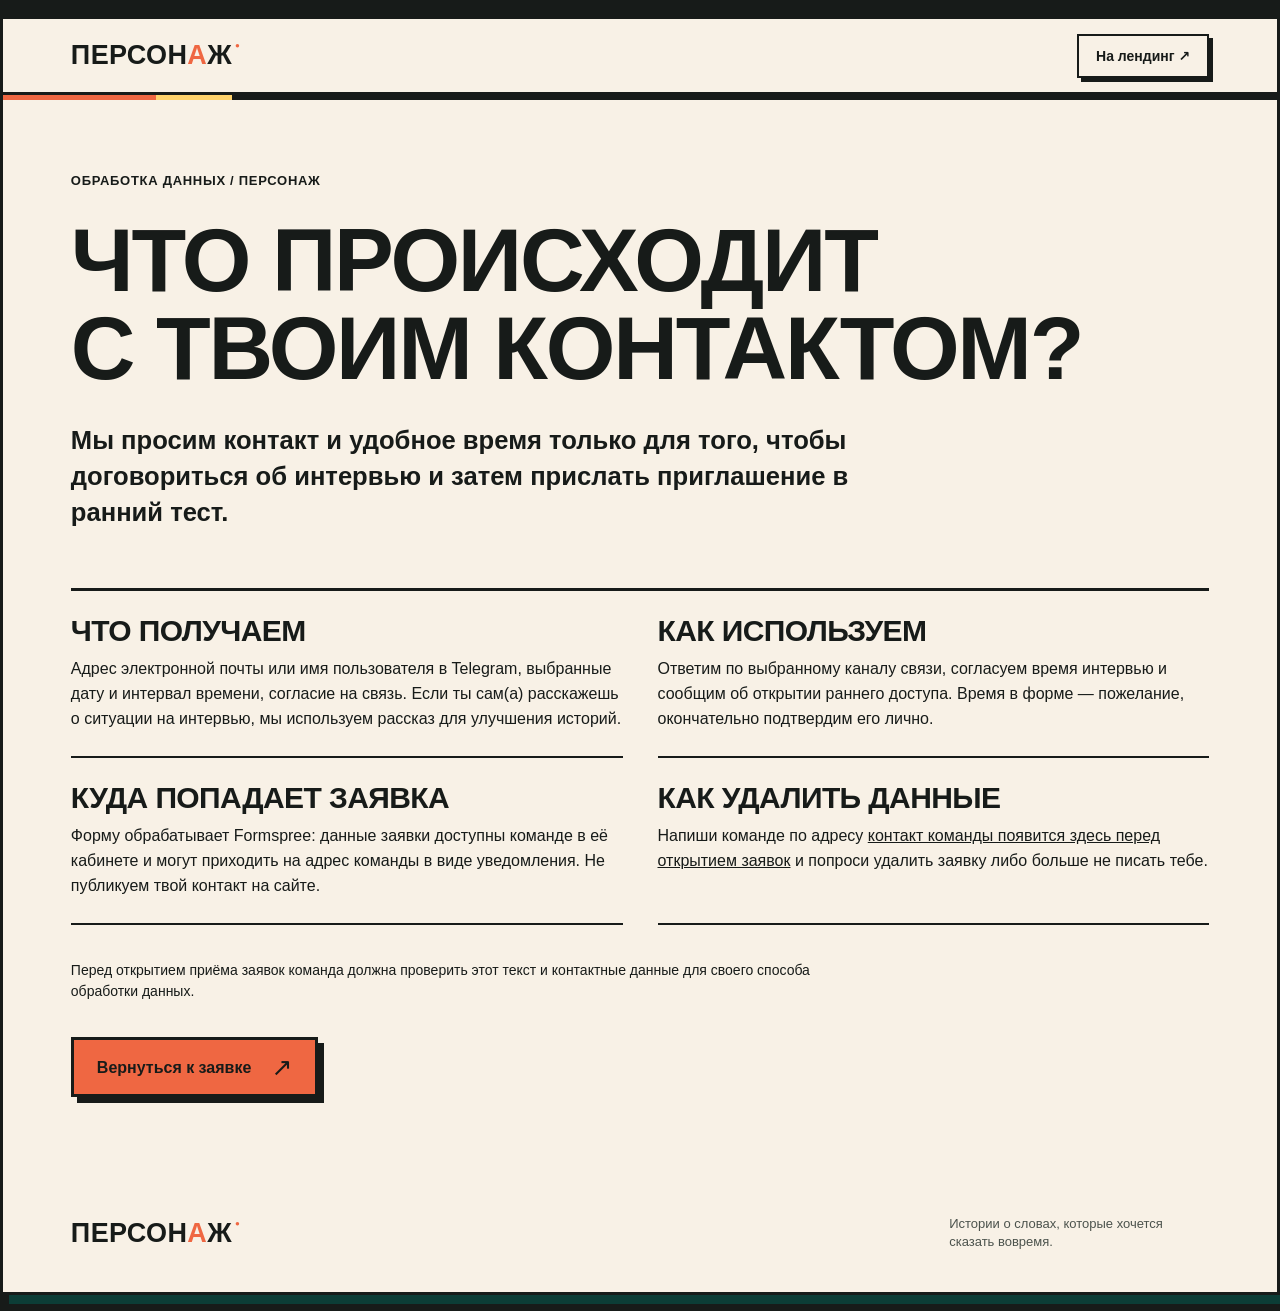
==== privacy.html @ 6ccc4eea "Add files via upload" ====
<!doctype html>
<html lang="ru">
  <head>
    <meta charset="utf-8">
    <meta name="viewport" content="width=device-width, initial-scale=1">
    <meta name="theme-color" content="#f8f1e6">
    <title>Обработка данных — Персонаж</title>
    <link rel="stylesheet" href="./styles.css">
    <script defer src="./config.js"></script>
  </head>
  <body>
    <a class="skip-link" href="#main">К содержанию</a>
    <div class="site-shell">
      <header class="site-header"><a class="wordmark" href="./index.html#top">ПЕРСОН<span>А</span>Ж<span class="wordmark-dot">●</span></a><a class="header-cta" href="./index.html#interview">На лендинг ↗</a></header>
      <main class="privacy-main section-frame" id="main">
        <p class="section-index">ОБРАБОТКА ДАННЫХ / ПЕРСОНАЖ</p>
        <h1>Что происходит<br>с твоим контактом?</h1>
        <p class="privacy-lead">Мы просим контакт и удобное время только для того, чтобы договориться об интервью и затем прислать приглашение в ранний тест.</p>
        <div class="privacy-grid">
          <section><h2>Что получаем</h2><p>Адрес электронной почты или имя пользователя в Telegram, выбранные дату и интервал времени, согласие на связь. Если ты сам(а) расскажешь о ситуации на интервью, мы используем рассказ для улучшения историй.</p></section>
          <section><h2>Как используем</h2><p>Ответим по выбранному каналу связи, согласуем время интервью и сообщим об открытии раннего доступа. Время в форме — пожелание, окончательно подтвердим его лично.</p></section>
          <section><h2>Куда попадает заявка</h2><p>Форму обрабатывает Formspree: данные заявки доступны команде в её кабинете и могут приходить на адрес команды в виде уведомления. Не публикуем твой контакт на сайте.</p></section>
          <section><h2>Как удалить данные</h2><p>Напиши команде по адресу <a id="privacyEmail" href="./index.html#interview">контакт команды появится здесь перед открытием заявок</a> и попроси удалить заявку либо больше не писать тебе.</p></section>
        </div>
        <p class="privacy-tail">Перед открытием приёма заявок команда должна проверить этот текст и контактные данные для своего способа обработки данных.</p>
        <a class="button button-primary" href="./index.html#interview">Вернуться к заявке <span aria-hidden="true">↗</span></a>
      </main>
      <footer class="site-footer"><a class="wordmark" href="./index.html#top">ПЕРСОН<span>А</span>Ж<span class="wordmark-dot">●</span></a><span>Истории о словах, которые хочется сказать вовремя.</span></footer>
    </div>
    <script>
      window.addEventListener("DOMContentLoaded", () => {
        const email = window.PERSONA_CONFIG?.teamEmail?.trim() || "";
        if (/^[^\s@]+@[^\s@]+\.[^\s@]+$/.test(email)) {
          const link = document.querySelector("#privacyEmail");
          link.href = `mailto:${email}`;
          link.textContent = email;
        }
      });
    </script>
  </body>
</html>
---- styles.css ----
@charset "UTF-8";
:root{--paper:#f8f1e6;--paper-deep:#eee4d4;--ink:#171b19;--teal:#125449;--teal-deep:#0a302b;--orange:#ef6742;--yellow:#ffd36c;--pink:#ff9b83;--line:3px solid var(--ink);font-family:Arial,"DejaVu Sans",sans-serif;color:var(--ink);background:var(--ink)}
*{box-sizing:border-box}
html{scroll-behavior:smooth}
body{margin:0;min-width:320px}
button,input,select{font:inherit}
button,a{-webkit-tap-highlight-color:transparent}
button{cursor:pointer}
a{color:inherit}
img{max-width:100%}
:focus-visible{outline:3px solid #156eec;outline-offset:4px}
::selection{background:var(--orange);color:var(--ink)}
.skip-link{position:absolute;z-index:100;left:20px;top:-80px;background:var(--yellow);border:var(--line);padding:12px 18px;font-weight:700}
.skip-link:focus{top:16px}
.site-shell{max-width:1580px;margin:16px auto;background:var(--paper);border:var(--line);box-shadow:9px 9px 0 #0c3d36;overflow:clip}
.section-frame{padding:clamp(48px,6vw,94px) clamp(24px,5.3vw,86px);scroll-margin-top:78px}
.site-header{height:76px;display:flex;align-items:center;justify-content:space-between;gap:24px;padding:0 clamp(24px,5.3vw,86px);border-bottom:var(--line);background:var(--paper);position:sticky;top:0;z-index:30}
.site-header:after{content:"";height:5px;position:absolute;bottom:-8px;left:0;right:0;background:linear-gradient(90deg,var(--orange) 0 12%,var(--yellow) 12% 18%,var(--ink) 18%)}
.wordmark{font-family:Impact,"Arial Narrow","Nimbus Sans Narrow",sans-serif;font-weight:900;font-size:27px;letter-spacing:.015em;text-decoration:none;white-space:nowrap;line-height:1}
.wordmark span:first-child{color:var(--orange)}.wordmark-dot{font-family:Arial,sans-serif;font-size:8px;vertical-align:top;margin-left:3px;color:var(--orange)}
.main-nav{display:flex;align-items:center;gap:clamp(18px,3vw,44px);font-size:14px;font-weight:800}
.main-nav a{text-decoration:none;border-bottom:2px solid transparent;padding:6px 0}.main-nav a:hover{border-color:var(--orange)}
.header-cta{display:inline-flex;gap:15px;align-items:center;padding:12px 17px;border:2px solid var(--ink);font-size:14px;font-weight:900;text-decoration:none;white-space:nowrap;box-shadow:4px 4px 0 var(--ink);transition:transform .18s,box-shadow .18s}
.header-cta:hover{transform:translate(2px,2px);box-shadow:2px 2px 0 var(--ink);background:var(--yellow)}
.hero{display:grid;grid-template-columns:minmax(0,1.1fr) minmax(0,.9fr);align-items:center;gap:clamp(28px,5vw,90px);background:radial-gradient(circle at 47% 90%,rgba(239,103,66,.11),transparent 31%),var(--paper);border-bottom:var(--line);padding-top:clamp(55px,6vw,90px);padding-bottom:clamp(65px,7vw,105px)}
.hero-copy{position:relative;z-index:1}.eyebrow,.section-index{font-weight:900;font-size:13px;line-height:1.35;letter-spacing:.055em;text-transform:uppercase;margin:0 0 28px}
.eyebrow{max-width:430px;display:flex;align-items:flex-start;gap:10px}.eyebrow-mark{color:var(--orange);font-size:21px;line-height:.9}
h1,h2,h3,p{margin-top:0}h1,h2,h3{font-family:Impact,"Arial Narrow","Nimbus Sans Narrow","DejaVu Sans Condensed",sans-serif;font-stretch:condensed}
h1{font-size:clamp(52px,5.8vw,96px);line-height:.98;letter-spacing:-.025em;margin:0 0 31px;text-transform:uppercase;font-weight:900}
.hero-impact{color:var(--yellow);-webkit-text-stroke:1.2px var(--ink);text-shadow:3px 3px 0 var(--orange),6px 6px 0 var(--ink);display:inline-block;padding:2px 10px 8px 0}
.hero-description{font-size:clamp(16px,1.25vw,19px);line-height:1.55;max-width:600px;margin-bottom:27px}
.hero-actions{display:flex;align-items:center;gap:26px;flex-wrap:wrap}.button{border:var(--line);display:inline-flex;align-items:center;justify-content:space-between;gap:20px;padding:17px 23px;text-decoration:none;font-size:16px;font-weight:900;min-height:60px;line-height:1.1;transition:transform .18s,box-shadow .18s,background .18s}.button span{font-size:25px;font-weight:500;line-height:.6}
.button-primary{background:var(--orange);box-shadow:6px 6px 0 var(--ink)}.button-primary:hover,.button-form:hover,.button-light:hover{transform:translate(3px,3px);box-shadow:3px 3px 0 var(--ink)}.text-link{font-size:15px;font-weight:900;text-decoration:none;border-bottom:2px solid var(--ink);padding:8px 0}.text-link:hover{color:var(--teal);border-color:var(--teal)}
.microcopy{font-size:13px;line-height:1.4;margin:18px 0 0;max-width:540px;color:#4d554d}
.hero-art{border:var(--line);background:var(--yellow);min-height:590px;display:grid;grid-template-rows:40px 1fr 55px;box-shadow:12px 12px 0 var(--teal);transform:rotate(1.3deg);max-width:590px;width:100%;justify-self:center}
.poster-top,.poster-bottom{display:flex;align-items:center;justify-content:space-between;gap:12px;padding:8px 16px;font-size:12px;letter-spacing:.06em;font-weight:900}.poster-top{background:var(--paper);border-bottom:var(--line)}.poster-bottom{border-top:var(--line);background:var(--orange);font-size:13px}.poster-bottom span:last-child{font-size:25px}
.poster-body{position:relative;min-height:490px;padding:30px;background:radial-gradient(var(--ink) .9px,transparent 1px) 0 0/14px 14px,var(--yellow);overflow:hidden}
.poster-burst{position:absolute;font-family:Impact,sans-serif;font-size:380px;line-height:1;color:rgba(255,255,255,.38);-webkit-text-stroke:3px var(--ink);transform:rotate(-16deg);left:-35px;top:30px}
.poster-speech{position:absolute;border:var(--line);padding:21px 24px;box-shadow:7px 7px 0 var(--ink);z-index:1}.poster-speech small{display:block;font-size:12px;font-weight:900;letter-spacing:.05em;margin-bottom:9px}.poster-speech strong{font-family:Impact,"Arial Narrow","DejaVu Sans Condensed",sans-serif;font-size:clamp(27px,2.85vw,42px);line-height:1.02;text-transform:uppercase;letter-spacing:.005em;font-weight:900;display:block}
.poster-speech-one{top:14%;left:8%;background:var(--paper);transform:rotate(-4deg)}.poster-speech-two{top:48%;right:5%;background:var(--teal);color:#fff;transform:rotate(3deg);max-width:80%}.poster-stamp{position:absolute;bottom:6%;left:3%;border:2px solid var(--ink);background:var(--orange);font-size:13px;font-weight:900;line-height:1.1;padding:14px 13px;transform:rotate(-12deg);z-index:2}
.section-heading-row{display:grid;grid-template-columns:190px 1fr;gap:24px;align-items:start}.section-heading-row .section-index{padding-top:10px}
h2{font-size:clamp(43px,5.2vw,78px);line-height:1.02;letter-spacing:-.02em;text-transform:uppercase;font-weight:900;margin:0 0 45px}h2 em{font-style:normal;color:var(--orange)}
.recognition{background:var(--paper-deep);border-bottom:var(--line)}.recognition-list{display:grid;grid-template-columns:repeat(3,1fr);border-top:var(--line);border-bottom:var(--line);margin:12px 0 55px}.recognition-list p{font-size:clamp(16px,1.3vw,19px);line-height:1.42;font-weight:700;margin:0;padding:24px 26px 29px 0}.recognition-list p+p{border-left:2px solid var(--ink);padding-left:26px}.recognition-list span{display:block;color:var(--orange);font-family:Impact,sans-serif;font-size:24px;margin-bottom:16px}
.comparison{position:relative;height:290px;border:var(--line);overflow:hidden;--split:50%;background:var(--yellow)}.comparison-side{position:absolute;inset:0;display:flex;align-items:center}.comparison-side div{display:flex;flex-direction:column;gap:14px}.comparison-side span{font-size:14px;font-weight:900;letter-spacing:.06em}.comparison-side strong{font-family:Impact,"Arial Narrow","DejaVu Sans Condensed",sans-serif;font-size:clamp(36px,4vw,64px);line-height:1.02;text-transform:uppercase;font-weight:900}.comparison-before{background:radial-gradient(#8ab4a4 1px,transparent 1.5px) 0 0/16px 16px,var(--teal);color:#fff;clip-path:inset(0 calc(100% - var(--split)) 0 0)}.comparison-before div{margin-left:5%;max-width:40%}.comparison-after{background:radial-gradient(var(--orange) 1px,transparent 1.5px) 0 0/16px 16px,var(--yellow);clip-path:inset(0 0 0 var(--split));justify-content:flex-end}.comparison-after div{margin-right:5%;width:36%}
.comparison-line{position:absolute;z-index:2;top:0;bottom:0;left:var(--split);width:3px;background:var(--paper);pointer-events:none;transform:translateX(-50%)}.comparison-line span{position:absolute;top:50%;left:50%;transform:translate(-50%,-50%);display:grid;place-items:center;width:57px;height:57px;background:var(--paper);border:var(--line);border-radius:50%;font-size:26px;font-weight:700;color:var(--ink)}.comparison-range{appearance:none;-webkit-appearance:none;position:absolute;z-index:3;inset:0;width:100%;height:100%;margin:0;background:transparent;cursor:ew-resize}.comparison-range::-webkit-slider-thumb{appearance:none;-webkit-appearance:none;border:0;background:transparent;width:60px;height:290px}.comparison-range::-moz-range-thumb{border:0;background:transparent;width:60px;height:290px}.comparison-range:focus-visible{outline:4px solid #156eec;outline-offset:-6px}.comparison-caption{font-size:15px;line-height:1.5;font-weight:700;margin:18px 0 0}
.story-section{background:var(--teal-deep);color:var(--paper);border-bottom:var(--line)}.story-intro{display:flex;justify-content:space-between;align-items:end;gap:40px}.story-intro h2{margin-bottom:32px}.story-intro em{color:var(--yellow)}.story-intro>p{max-width:320px;font-size:17px;line-height:1.5;margin-bottom:35px}.story-shell{border:3px solid var(--paper);box-shadow:10px 10px 0 #0e7465;color:var(--ink)}.story-topbar{background:var(--yellow);display:flex;justify-content:space-between;gap:20px;padding:13px 17px;border-bottom:var(--line);font-size:12px;letter-spacing:.06em;font-weight:900}.scene{height:clamp(450px,47vw,620px);position:relative;overflow:hidden;background:#9d9c79;isolation:isolate}.scene-background{position:absolute;width:106%;height:106%;max-width:none;left:-3%;top:-3%;object-fit:cover;transform:translate3d(var(--bg-x,0px),var(--bg-y,0px),0);transition:transform .3s ease}.scene-shade{position:absolute;inset:0;background:linear-gradient(90deg,rgba(8,31,27,.42),transparent 60%),linear-gradient(0deg,rgba(8,31,27,.55),transparent 48%);z-index:1}.scene-character{position:absolute;z-index:2;right:4%;bottom:-23%;height:115%;width:auto;max-width:none;object-fit:contain;filter:drop-shadow(-16px 10px 10px rgba(0,0,0,.28));transform:translate3d(var(--person-x,0px),var(--person-y,0px),0);transition:transform .3s ease}.scene-meta{position:absolute;z-index:3;top:20px;left:22px;right:22px;display:flex;justify-content:space-between;gap:10px;color:var(--ink);font-size:12px;font-weight:900;letter-spacing:.06em}.scene-meta span{background:var(--paper);border:2px solid var(--ink);padding:8px 10px}.dialogue{position:absolute;z-index:4;left:3%;bottom:5%;width:min(60%,640px);border:var(--line);background:var(--paper);box-shadow:8px 8px 0 var(--orange);padding:23px 28px 24px}.dialogue-speaker{display:inline-block;font-size:12px;font-weight:900;letter-spacing:.08em;background:var(--orange);border:2px solid var(--ink);padding:5px 9px;margin:-42px 0 12px -12px}.dialogue p{font-family:Impact,"Arial Narrow","DejaVu Sans Condensed",sans-serif;font-weight:800;font-size:clamp(24px,2.6vw,38px);line-height:1.1;margin:0}.choice-area{padding:25px;background:var(--paper)}.choice-label{display:flex;justify-content:space-between;gap:10px;font-size:12px;font-weight:900;letter-spacing:.08em;padding:0 0 15px}.choices{display:grid;grid-template-columns:repeat(3,1fr);gap:14px}.choice{min-height:112px;padding:18px 16px;border:2px solid var(--ink);background:#fffaf0;box-shadow:4px 4px 0 var(--ink);text-align:left;display:flex;gap:12px;align-items:flex-start;font-size:16px;font-weight:800;line-height:1.35;transition:background .16s,transform .16s,box-shadow .16s}.choice:hover,.choice:focus-visible{background:var(--yellow);transform:translate(-2px,-2px);box-shadow:6px 6px 0 var(--orange),9px 9px 0 var(--ink)}.choice.is-selected{background:var(--yellow);box-shadow:0 0 0 5px var(--orange),6px 6px 0 var(--ink)}.choice-number{font-family:Impact,sans-serif;font-size:22px;line-height:1;color:var(--orange);flex:none}.choice-arrow{font-size:22px;line-height:1;margin-left:auto;align-self:flex-end}.own-reply{margin-top:22px;border-top:2px solid var(--ink);padding-top:18px}.own-reply[hidden],.story-result[hidden]{display:none}.own-reply label{display:block;font-weight:900;font-size:15px;margin-bottom:9px}.own-reply-input{display:flex;border:2px solid var(--ink);background:#fff}.own-reply-input input{flex:1;min-width:0;padding:15px;font-size:16px;border:0;background:transparent;outline-offset:-3px}.mic-button,.reply-submit{border:0;border-left:2px solid var(--ink);background:var(--yellow);padding:0 15px;font-weight:900}.mic-button[hidden]{display:none}.mic-button svg{width:23px;height:23px;fill:none;stroke:var(--ink);stroke-width:2;stroke-linecap:round}.mic-button.is-listening{background:var(--orange);animation:pulse 1.3s infinite}.reply-submit{background:var(--orange)}.reply-hint{font-size:13px;line-height:1.45;margin:9px 0 0}.story-result{margin-top:20px;border:var(--line);background:var(--yellow);padding:20px 22px}.result-label{font-size:12px;font-weight:900;letter-spacing:.06em;margin:0 0 7px}.story-result #resultText{font-size:18px;line-height:1.45;font-weight:700;margin:0 0 14px}.reset-button{background:transparent;border:0;border-bottom:2px solid var(--ink);padding:3px 0;font-size:14px;font-weight:900}.story-note{font-size:13px;line-height:1.5;max-width:750px;color:#c8d5cc;margin:22px 0 0}
.how-section{background:var(--paper);border-bottom:var(--line)}.how-grid{display:grid;grid-template-columns:repeat(3,1fr);gap:0;border-top:var(--line)}.how-grid article{padding:25px 30px 0 0}.how-grid article+article{padding-left:30px;border-left:2px solid var(--ink)}.how-number{font-family:Impact,sans-serif;font-size:55px;color:var(--orange);line-height:1;display:flex;justify-content:space-between}.how-number span{font-family:Arial,sans-serif;font-size:25px;color:var(--ink)}.how-grid h3{font-size:clamp(25px,2.5vw,35px);text-transform:uppercase;line-height:1.1;margin:30px 0 13px}.how-grid p{font-size:16px;line-height:1.55;margin:0}
.interview-section{display:grid;grid-template-columns:minmax(0,1fr) minmax(0,1fr);gap:clamp(35px,6vw,95px);background:var(--orange);border-bottom:var(--line)}.interview-copy h2{font-size:clamp(44px,4.7vw,69px);margin-bottom:27px}.interview-copy h2 em{color:var(--yellow);-webkit-text-stroke:.7px var(--ink);text-shadow:3px 3px 0 var(--ink)}.interview-copy>p:not(.section-index){font-size:17px;line-height:1.55;max-width:600px}.interview-sticker{margin-top:43px;display:flex;flex-direction:column;gap:7px;width:fit-content;max-width:100%;border:var(--line);padding:18px 24px;background:var(--yellow);box-shadow:6px 6px 0 var(--ink);transform:rotate(-2deg)}.interview-sticker span{font-size:13px;font-weight:900;letter-spacing:.06em}.interview-sticker strong{font-family:Impact,"Arial Narrow",sans-serif;font-size:29px;text-transform:uppercase;line-height:1}.interview-sticker small{font-size:13px}
.form-panel{background:var(--paper);border:var(--line);box-shadow:10px 10px 0 var(--ink);align-self:start}.form-heading{background:var(--teal);border-bottom:var(--line);color:#fff;display:flex;justify-content:space-between;align-items:center;padding:17px 20px;font-size:14px;font-weight:900;letter-spacing:.04em}.form-heading span:last-child{font-size:25px;line-height:.6}.form-panel form{padding:clamp(20px,3vw,37px)}.form-panel label:not(.consent){display:block;font-size:14px;font-weight:900;margin:0 0 8px}.form-panel input:not([type=checkbox]),.form-panel select{display:block;border:2px solid var(--ink);background:#fffdf8;border-radius:0;width:100%;height:48px;padding:10px 12px;font-size:16px;color:var(--ink);margin:0 0 20px;min-width:0}.form-panel select{appearance:none;background-image:linear-gradient(45deg,transparent 50%,var(--ink) 50%),linear-gradient(135deg,var(--ink) 50%,transparent 50%);background-position:calc(100% - 18px) 21px,calc(100% - 12px) 21px;background-size:6px 6px;background-repeat:no-repeat;padding-right:31px}.form-panel input:focus,.form-panel select:focus{outline:3px solid var(--yellow);outline-offset:2px}.form-pair{display:grid;grid-template-columns:1fr 1fr;gap:15px}.form-pair small{font-size:12px}.form-note{font-size:13px;line-height:1.45;color:#4b514c;margin:-5px 0 18px}.honeypot{position:absolute!important;left:-10000px!important;width:1px!important;height:1px!important;overflow:hidden!important}.consent{display:flex;align-items:flex-start;gap:11px;font-size:13px;line-height:1.45;margin:0 0 23px;cursor:pointer}.consent input{appearance:none;width:21px;height:21px;border:2px solid var(--ink);background:#fff;margin:0;flex:none;position:relative}.consent input:checked{background:var(--teal)}.consent input:checked:after{content:"✓";color:#fff;position:absolute;left:3px;top:-4px;font-size:21px}.consent a{text-decoration-thickness:1px;text-underline-offset:3px}.button-form{background:var(--yellow);box-shadow:6px 6px 0 var(--ink);width:100%}.button-form:disabled{opacity:.65;cursor:wait}.form-status{font-size:14px;line-height:1.45;font-weight:700;margin:15px 0 0;min-height:1px}.form-status:empty{display:none}.form-status.is-error{color:#ad2615}.form-status.is-success{color:var(--teal)}
.faq-section{background:var(--paper);border-bottom:var(--line)}.faq-list{border-top:var(--line)}.faq-list details{border-bottom:2px solid var(--ink);padding:20px 0}.faq-list summary{font-size:clamp(20px,2.2vw,28px);font-family:Impact,"Arial Narrow","DejaVu Sans Condensed",sans-serif;text-transform:uppercase;cursor:pointer;list-style:none;display:flex;justify-content:space-between;gap:25px}.faq-list summary::-webkit-details-marker{display:none}.faq-list summary:after{content:"+";font-family:Arial,sans-serif;font-weight:500;color:var(--orange);font-size:30px;line-height:.8}.faq-list details[open] summary:after{content:"−"}.faq-list p{font-size:17px;line-height:1.5;margin:16px 0 2px;max-width:720px}
.final-cta{background:var(--teal);color:var(--paper);position:relative;overflow:hidden;border-bottom:var(--line)}.final-cta>div{position:relative;z-index:1;max-width:900px}.final-cta h2{margin-bottom:25px}.final-cta h2 em{color:var(--yellow)}.final-cta p:not(.section-index){font-size:18px;line-height:1.5;max-width:620px;margin-bottom:28px}.button-light{background:var(--yellow);color:var(--ink);box-shadow:6px 6px 0 var(--ink)}.final-glyph{position:absolute;right:-.05em;bottom:-.24em;font:900 clamp(200px,29vw,450px)/1 Impact,sans-serif;color:rgba(255,211,108,.11);-webkit-text-stroke:2px rgba(255,211,108,.36);transform:rotate(-13deg)}
.site-footer{min-height:118px;padding:26px clamp(24px,5.3vw,86px);display:flex;justify-content:space-between;align-items:center;gap:24px;background:var(--paper);font-size:13px;line-height:1.4}.site-footer>span{max-width:260px;color:#4c534d}.site-footer>div{display:flex;gap:18px;flex-wrap:wrap;font-weight:700}.site-footer>div a{text-underline-offset:3px}
@keyframes pulse{50%{box-shadow:inset 0 0 0 5px #fff}}
@media(max-width:1100px){.hero{grid-template-columns:1fr 1fr}.hero-art{min-height:490px;grid-template-rows:37px 1fr 50px}.poster-body{min-height:400px}.poster-speech{padding:16px}.poster-speech strong{font-size:clamp(25px,3.3vw,38px)}h1{font-size:clamp(49px,5.8vw,72px)}.interview-section{gap:35px}.main-nav{gap:18px}}
@media(max-width:820px){.site-shell{margin:0;box-shadow:none;border:0}.site-header{height:68px}.main-nav{display:none}.hero{grid-template-columns:1fr;gap:56px}.hero h1{font-size:clamp(57px,9vw,83px)}.hero-art{max-width:570px;justify-self:center}.section-heading-row{grid-template-columns:1fr;gap:0}.section-heading-row h2{margin-top:0}.section-heading-row .section-index{padding-top:0}.story-intro{align-items:start}.scene{height:500px}.recognition-list{grid-template-columns:1fr}.recognition-list p,.recognition-list p+p{border-left:0;padding:16px 0;border-bottom:2px solid var(--ink)}.recognition-list p:last-child{border:0}.recognition-list span{display:inline;margin:0 16px 0 0}.how-grid h3{font-size:27px}.interview-section{grid-template-columns:1fr}.form-panel{max-width:650px;width:100%}.site-footer{align-items:flex-start;flex-wrap:wrap}}
@media(max-width:600px){.section-frame{padding:50px 20px}.site-header{padding:0 20px;height:64px}.wordmark{font-size:23px}.header-cta{font-size:12px;padding:10px 11px;gap:7px;box-shadow:3px 3px 0 var(--ink)}.eyebrow{font-size:12px;margin-bottom:21px}.hero{padding-top:51px;gap:40px}.hero h1{font-size:clamp(44px,10.4vw,67px);line-height:1}.hero-impact{text-shadow:2px 2px 0 var(--orange),4px 4px 0 var(--ink)}.hero-description{font-size:16px}.hero-actions{align-items:flex-start;flex-direction:column;gap:15px}.button{font-size:15px}.hero-art{min-height:430px;grid-template-rows:37px 1fr 50px;transform:rotate(.7deg);box-shadow:7px 7px 0 var(--teal)}.poster-top,.poster-bottom{font-size:10px;padding:6px 9px}.poster-body{min-height:340px}.poster-burst{font-size:285px;top:10px}.poster-speech{padding:12px 14px;box-shadow:4px 4px 0 var(--ink)}.poster-speech small{font-size:10px}.poster-speech strong{font-size:clamp(23px,7vw,35px)}.poster-speech-one{top:13%;left:6%}.poster-speech-two{top:49%;right:4%;max-width:89%}.poster-stamp{bottom:5%;font-size:10px;padding:9px}.section-index{font-size:12px;margin-bottom:20px}h2{font-size:clamp(38px,9vw,58px);margin-bottom:32px}.recognition-list{margin:0 0 34px}.recognition-list p{font-size:16px}.comparison{height:235px}.comparison-side strong{font-size:clamp(27px,7vw,42px)}.comparison-side span{font-size:11px}.comparison-before div{margin-left:6%;max-width:39%}.comparison-after div{width:39%;margin-right:5%}.comparison-line span{width:48px;height:48px}.comparison-range::-webkit-slider-thumb{height:235px}.comparison-range::-moz-range-thumb{height:235px}.comparison-caption{font-size:14px}.story-intro{display:block}.story-intro h2{margin-bottom:18px}.story-intro>p{font-size:16px;margin-bottom:27px}.story-topbar{font-size:10px;padding:10px;line-height:1.2}.story-shell{box-shadow:6px 6px 0 #0e7465}.scene{height:450px}.scene-background{width:155%;max-width:none;left:-25%;top:-2%}.scene-character{height:78%;right:-18%;bottom:5%}.scene-meta{top:12px;left:12px;right:12px;font-size:9px}.scene-meta span{padding:5px}.dialogue{left:4%;bottom:3%;width:88%;padding:18px 18px 16px;box-shadow:5px 5px 0 var(--orange)}.dialogue-speaker{margin:-37px 0 9px -6px;font-size:10px}.dialogue p{font-size:25px}.choice-area{padding:16px}.choice-label{font-size:10px}.choices{grid-template-columns:1fr;gap:10px}.choice{min-height:70px;padding:12px 13px;align-items:center;font-size:15px;box-shadow:3px 3px 0 var(--ink)}.choice-arrow{align-self:center}.own-reply-input{flex-wrap:wrap}.own-reply-input input{flex-basis:100%;border-bottom:2px solid var(--ink)}.mic-button,.reply-submit{min-height:45px;flex:1;border-left:0}.reply-submit{border-left:2px solid var(--ink)}.how-grid{grid-template-columns:1fr}.how-grid article,.how-grid article+article{padding:22px 0 24px;border-left:0;border-bottom:2px solid var(--ink)}.how-grid article:last-child{border-bottom:0}.how-number{font-size:44px}.how-grid h3{margin:16px 0 9px}.interview-copy h2{font-size:clamp(40px,9vw,58px)}.interview-sticker{margin-top:29px}.form-panel{box-shadow:6px 6px 0 var(--ink)}.form-pair{grid-template-columns:1fr;gap:0}.form-panel form{padding:20px}.form-heading{font-size:12px}.consent{font-size:13px}.site-footer{gap:16px;padding:25px 20px}.site-footer>span{width:100%;max-width:none}.final-glyph{font-size:240px;right:-30px;bottom:-75px}}
@media(max-width:380px){.header-cta{font-size:11px}.wordmark{font-size:21px}.hero h1{font-size:43px}.poster-speech strong{font-size:23px}.poster-stamp{display:none}.comparison-side strong{font-size:26px}}
@media(prefers-reduced-motion:reduce){html{scroll-behavior:auto}*,*:before,*:after{animation-duration:.01ms!important;transition-duration:.01ms!important}.scene-background,.scene-character{transform:none!important}}
.privacy-main{min-height:75vh}.privacy-main h1{font-size:clamp(49px,7vw,94px);margin-bottom:30px}.privacy-lead{font-size:clamp(19px,2vw,26px);line-height:1.4;font-weight:700;max-width:850px;margin-bottom:58px}.privacy-grid{display:grid;grid-template-columns:1fr 1fr;gap:0 35px;border-top:var(--line);margin-bottom:35px}.privacy-grid section{padding:25px 0;border-bottom:2px solid var(--ink)}.privacy-grid h2{font-size:30px;margin:0 0 10px}.privacy-grid p{font-size:16px;line-height:1.55;margin:0}.privacy-tail{font-size:14px;line-height:1.5;margin-bottom:35px;max-width:750px}@media(max-width:600px){.privacy-grid{grid-template-columns:1fr}.privacy-main h1{font-size:47px}}
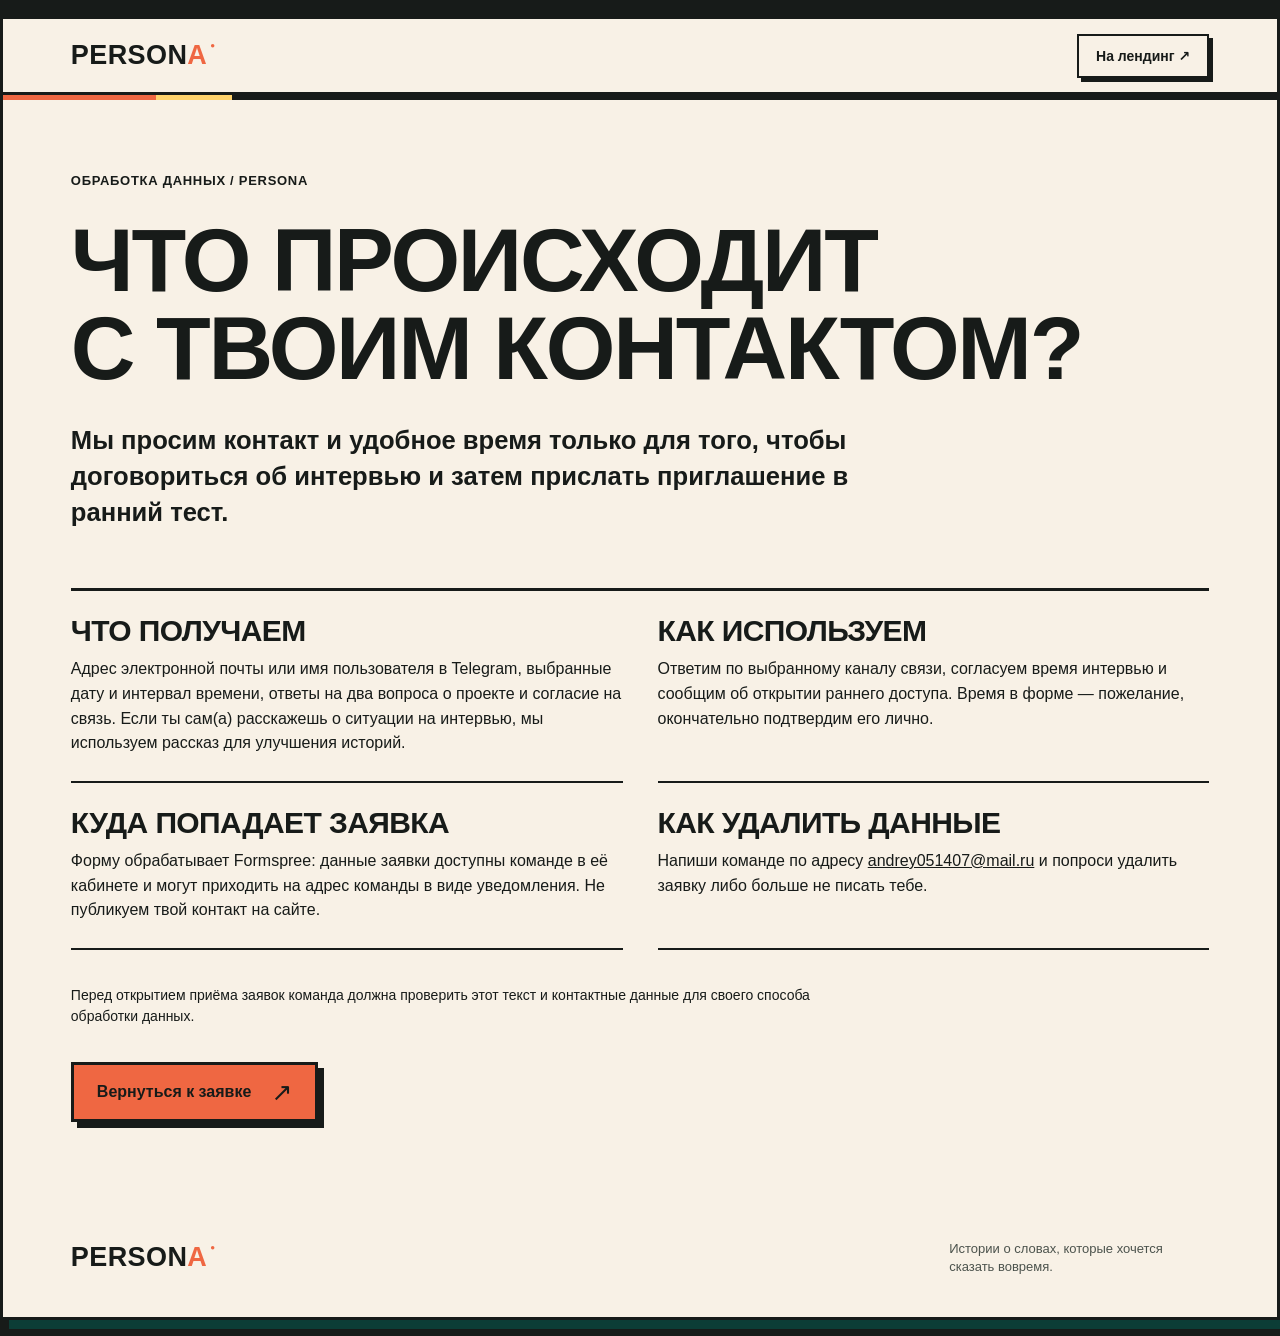
==== commit 11482644: "Add files via upload" ====
--- a/privacy.html
+++ b/privacy.html
@@ -4,20 +4,20 @@
     <meta charset="utf-8">
     <meta name="viewport" content="width=device-width, initial-scale=1">
     <meta name="theme-color" content="#f8f1e6">
-    <title>Обработка данных — Персонаж</title>
+    <title>Обработка данных — Persona</title>
     <link rel="stylesheet" href="./styles.css">
     <script defer src="./config.js"></script>
   </head>
   <body>
     <a class="skip-link" href="#main">К содержанию</a>
     <div class="site-shell">
-      <header class="site-header"><a class="wordmark" href="./index.html#top">ПЕРСОН<span>А</span>Ж<span class="wordmark-dot">●</span></a><a class="header-cta" href="./index.html#interview">На лендинг ↗</a></header>
+      <header class="site-header"><a class="wordmark" href="./index.html#top">PERSON<span>A</span><span class="wordmark-dot">●</span></a><a class="header-cta" href="./index.html#interview">На лендинг ↗</a></header>
       <main class="privacy-main section-frame" id="main">
-        <p class="section-index">ОБРАБОТКА ДАННЫХ / ПЕРСОНАЖ</p>
+        <p class="section-index">ОБРАБОТКА ДАННЫХ / PERSONA</p>
         <h1>Что происходит<br>с твоим контактом?</h1>
         <p class="privacy-lead">Мы просим контакт и удобное время только для того, чтобы договориться об интервью и затем прислать приглашение в ранний тест.</p>
         <div class="privacy-grid">
-          <section><h2>Что получаем</h2><p>Адрес электронной почты или имя пользователя в Telegram, выбранные дату и интервал времени, согласие на связь. Если ты сам(а) расскажешь о ситуации на интервью, мы используем рассказ для улучшения историй.</p></section>
+          <section><h2>Что получаем</h2><p>Адрес электронной почты или имя пользователя в Telegram, выбранные дату и интервал времени, ответы на два вопроса о проекте и согласие на связь. Если ты сам(а) расскажешь о ситуации на интервью, мы используем рассказ для улучшения историй.</p></section>
           <section><h2>Как используем</h2><p>Ответим по выбранному каналу связи, согласуем время интервью и сообщим об открытии раннего доступа. Время в форме — пожелание, окончательно подтвердим его лично.</p></section>
           <section><h2>Куда попадает заявка</h2><p>Форму обрабатывает Formspree: данные заявки доступны команде в её кабинете и могут приходить на адрес команды в виде уведомления. Не публикуем твой контакт на сайте.</p></section>
           <section><h2>Как удалить данные</h2><p>Напиши команде по адресу <a id="privacyEmail" href="./index.html#interview">контакт команды появится здесь перед открытием заявок</a> и попроси удалить заявку либо больше не писать тебе.</p></section>
@@ -25,7 +25,7 @@
         <p class="privacy-tail">Перед открытием приёма заявок команда должна проверить этот текст и контактные данные для своего способа обработки данных.</p>
         <a class="button button-primary" href="./index.html#interview">Вернуться к заявке <span aria-hidden="true">↗</span></a>
       </main>
-      <footer class="site-footer"><a class="wordmark" href="./index.html#top">ПЕРСОН<span>А</span>Ж<span class="wordmark-dot">●</span></a><span>Истории о словах, которые хочется сказать вовремя.</span></footer>
+      <footer class="site-footer"><a class="wordmark" href="./index.html#top">PERSON<span>A</span><span class="wordmark-dot">●</span></a><span>Истории о словах, которые хочется сказать вовремя.</span></footer>
     </div>
     <script>
       window.addEventListener("DOMContentLoaded", () => {
--- a/styles.css
+++ b/styles.css
@@ -41,8 +41,8 @@
 .section-heading-row{display:grid;grid-template-columns:190px 1fr;gap:24px;align-items:start}.section-heading-row .section-index{padding-top:10px}
 h2{font-size:clamp(43px,5.2vw,78px);line-height:1.02;letter-spacing:-.02em;text-transform:uppercase;font-weight:900;margin:0 0 45px}h2 em{font-style:normal;color:var(--orange)}
 .recognition{background:var(--paper-deep);border-bottom:var(--line)}.recognition-list{display:grid;grid-template-columns:repeat(3,1fr);border-top:var(--line);border-bottom:var(--line);margin:12px 0 55px}.recognition-list p{font-size:clamp(16px,1.3vw,19px);line-height:1.42;font-weight:700;margin:0;padding:24px 26px 29px 0}.recognition-list p+p{border-left:2px solid var(--ink);padding-left:26px}.recognition-list span{display:block;color:var(--orange);font-family:Impact,sans-serif;font-size:24px;margin-bottom:16px}
-.comparison{position:relative;height:290px;border:var(--line);overflow:hidden;--split:50%;background:var(--yellow)}.comparison-side{position:absolute;inset:0;display:flex;align-items:center}.comparison-side div{display:flex;flex-direction:column;gap:14px}.comparison-side span{font-size:14px;font-weight:900;letter-spacing:.06em}.comparison-side strong{font-family:Impact,"Arial Narrow","DejaVu Sans Condensed",sans-serif;font-size:clamp(36px,4vw,64px);line-height:1.02;text-transform:uppercase;font-weight:900}.comparison-before{background:radial-gradient(#8ab4a4 1px,transparent 1.5px) 0 0/16px 16px,var(--teal);color:#fff;clip-path:inset(0 calc(100% - var(--split)) 0 0)}.comparison-before div{margin-left:5%;max-width:40%}.comparison-after{background:radial-gradient(var(--orange) 1px,transparent 1.5px) 0 0/16px 16px,var(--yellow);clip-path:inset(0 0 0 var(--split));justify-content:flex-end}.comparison-after div{margin-right:5%;width:36%}
-.comparison-line{position:absolute;z-index:2;top:0;bottom:0;left:var(--split);width:3px;background:var(--paper);pointer-events:none;transform:translateX(-50%)}.comparison-line span{position:absolute;top:50%;left:50%;transform:translate(-50%,-50%);display:grid;place-items:center;width:57px;height:57px;background:var(--paper);border:var(--line);border-radius:50%;font-size:26px;font-weight:700;color:var(--ink)}.comparison-range{appearance:none;-webkit-appearance:none;position:absolute;z-index:3;inset:0;width:100%;height:100%;margin:0;background:transparent;cursor:ew-resize}.comparison-range::-webkit-slider-thumb{appearance:none;-webkit-appearance:none;border:0;background:transparent;width:60px;height:290px}.comparison-range::-moz-range-thumb{border:0;background:transparent;width:60px;height:290px}.comparison-range:focus-visible{outline:4px solid #156eec;outline-offset:-6px}.comparison-caption{font-size:15px;line-height:1.5;font-weight:700;margin:18px 0 0}
+.comparison{position:relative;height:290px;border:var(--line);overflow:hidden;--split:50%;background:var(--yellow)}.comparison-side{position:absolute;inset:0;display:flex;align-items:center;justify-content:center;text-align:center}.comparison-side div{display:flex;flex-direction:column;align-items:center;justify-content:center;gap:14px;width:min(86%,920px);height:100%}.comparison-side span{font-size:14px;font-weight:900;letter-spacing:.06em}.comparison-side strong{font-family:Impact,"Arial Narrow","DejaVu Sans Condensed",sans-serif;font-size:clamp(36px,4vw,64px);line-height:1.02;text-transform:uppercase;font-weight:900}.comparison-before{z-index:1;background:radial-gradient(#8ab4a4 1px,transparent 1.5px) 0 0/16px 16px,var(--teal);color:#fff;clip-path:inset(0 calc(100% - var(--split)) 0 0)}.comparison-after{background:radial-gradient(var(--orange) 1px,transparent 1.5px) 0 0/16px 16px,var(--yellow)}
+.comparison-line{position:absolute;z-index:2;top:0;bottom:0;left:var(--split);width:3px;background:var(--paper);pointer-events:none;transform:translateX(-50%)}.comparison-line span{position:absolute;top:50%;left:50%;transform:translate(-50%,-50%);display:grid;place-items:center;width:57px;height:57px;background:var(--paper);border:var(--line);border-radius:50%;font-size:26px;font-weight:700;color:var(--ink)}.comparison-range{appearance:none;-webkit-appearance:none;position:absolute;z-index:3;top:0;bottom:0;left:-30px;width:calc(100% + 60px);height:100%;margin:0;background:transparent;cursor:ew-resize}.comparison-range::-webkit-slider-thumb{appearance:none;-webkit-appearance:none;border:0;background:transparent;width:60px;height:290px}.comparison-range::-moz-range-thumb{border:0;background:transparent;width:60px;height:290px}.comparison-range:focus-visible{outline:4px solid #156eec;outline-offset:-6px}.comparison-caption{font-size:15px;line-height:1.5;font-weight:700;margin:18px 0 0}
 .story-section{background:var(--teal-deep);color:var(--paper);border-bottom:var(--line)}.story-intro{display:flex;justify-content:space-between;align-items:end;gap:40px}.story-intro h2{margin-bottom:32px}.story-intro em{color:var(--yellow)}.story-intro>p{max-width:320px;font-size:17px;line-height:1.5;margin-bottom:35px}.story-shell{border:3px solid var(--paper);box-shadow:10px 10px 0 #0e7465;color:var(--ink)}.story-topbar{background:var(--yellow);display:flex;justify-content:space-between;gap:20px;padding:13px 17px;border-bottom:var(--line);font-size:12px;letter-spacing:.06em;font-weight:900}.scene{height:clamp(450px,47vw,620px);position:relative;overflow:hidden;background:#9d9c79;isolation:isolate}.scene-background{position:absolute;width:106%;height:106%;max-width:none;left:-3%;top:-3%;object-fit:cover;transform:translate3d(var(--bg-x,0px),var(--bg-y,0px),0);transition:transform .3s ease}.scene-shade{position:absolute;inset:0;background:linear-gradient(90deg,rgba(8,31,27,.42),transparent 60%),linear-gradient(0deg,rgba(8,31,27,.55),transparent 48%);z-index:1}.scene-character{position:absolute;z-index:2;right:4%;bottom:-23%;height:115%;width:auto;max-width:none;object-fit:contain;filter:drop-shadow(-16px 10px 10px rgba(0,0,0,.28));transform:translate3d(var(--person-x,0px),var(--person-y,0px),0);transition:transform .3s ease}.scene-meta{position:absolute;z-index:3;top:20px;left:22px;right:22px;display:flex;justify-content:space-between;gap:10px;color:var(--ink);font-size:12px;font-weight:900;letter-spacing:.06em}.scene-meta span{background:var(--paper);border:2px solid var(--ink);padding:8px 10px}.dialogue{position:absolute;z-index:4;left:3%;bottom:5%;width:min(60%,640px);border:var(--line);background:var(--paper);box-shadow:8px 8px 0 var(--orange);padding:23px 28px 24px}.dialogue-speaker{display:inline-block;font-size:12px;font-weight:900;letter-spacing:.08em;background:var(--orange);border:2px solid var(--ink);padding:5px 9px;margin:-42px 0 12px -12px}.dialogue p{font-family:Impact,"Arial Narrow","DejaVu Sans Condensed",sans-serif;font-weight:800;font-size:clamp(24px,2.6vw,38px);line-height:1.1;margin:0}.choice-area{padding:25px;background:var(--paper)}.choice-label{display:flex;justify-content:space-between;gap:10px;font-size:12px;font-weight:900;letter-spacing:.08em;padding:0 0 15px}.choices{display:grid;grid-template-columns:repeat(3,1fr);gap:14px}.choice{min-height:112px;padding:18px 16px;border:2px solid var(--ink);background:#fffaf0;box-shadow:4px 4px 0 var(--ink);text-align:left;display:flex;gap:12px;align-items:flex-start;font-size:16px;font-weight:800;line-height:1.35;transition:background .16s,transform .16s,box-shadow .16s}.choice:hover,.choice:focus-visible{background:var(--yellow);transform:translate(-2px,-2px);box-shadow:6px 6px 0 var(--orange),9px 9px 0 var(--ink)}.choice.is-selected{background:var(--yellow);box-shadow:0 0 0 5px var(--orange),6px 6px 0 var(--ink)}.choice-number{font-family:Impact,sans-serif;font-size:22px;line-height:1;color:var(--orange);flex:none}.choice-arrow{font-size:22px;line-height:1;margin-left:auto;align-self:flex-end}.own-reply{margin-top:22px;border-top:2px solid var(--ink);padding-top:18px}.own-reply[hidden],.story-result[hidden]{display:none}.own-reply label{display:block;font-weight:900;font-size:15px;margin-bottom:9px}.own-reply-input{display:flex;border:2px solid var(--ink);background:#fff}.own-reply-input input{flex:1;min-width:0;padding:15px;font-size:16px;border:0;background:transparent;outline-offset:-3px}.mic-button,.reply-submit{border:0;border-left:2px solid var(--ink);background:var(--yellow);padding:0 15px;font-weight:900}.mic-button[hidden]{display:none}.mic-button svg{width:23px;height:23px;fill:none;stroke:var(--ink);stroke-width:2;stroke-linecap:round}.mic-button.is-listening{background:var(--orange);animation:pulse 1.3s infinite}.reply-submit{background:var(--orange)}.reply-hint{font-size:13px;line-height:1.45;margin:9px 0 0}.story-result{margin-top:20px;border:var(--line);background:var(--yellow);padding:20px 22px}.result-label{font-size:12px;font-weight:900;letter-spacing:.06em;margin:0 0 7px}.story-result #resultText{font-size:18px;line-height:1.45;font-weight:700;margin:0 0 14px}.reset-button{background:transparent;border:0;border-bottom:2px solid var(--ink);padding:3px 0;font-size:14px;font-weight:900}.story-note{font-size:13px;line-height:1.5;max-width:750px;color:#c8d5cc;margin:22px 0 0}
 .how-section{background:var(--paper);border-bottom:var(--line)}.how-grid{display:grid;grid-template-columns:repeat(3,1fr);gap:0;border-top:var(--line)}.how-grid article{padding:25px 30px 0 0}.how-grid article+article{padding-left:30px;border-left:2px solid var(--ink)}.how-number{font-family:Impact,sans-serif;font-size:55px;color:var(--orange);line-height:1;display:flex;justify-content:space-between}.how-number span{font-family:Arial,sans-serif;font-size:25px;color:var(--ink)}.how-grid h3{font-size:clamp(25px,2.5vw,35px);text-transform:uppercase;line-height:1.1;margin:30px 0 13px}.how-grid p{font-size:16px;line-height:1.55;margin:0}
 .interview-section{display:grid;grid-template-columns:minmax(0,1fr) minmax(0,1fr);gap:clamp(35px,6vw,95px);background:var(--orange);border-bottom:var(--line)}.interview-copy h2{font-size:clamp(44px,4.7vw,69px);margin-bottom:27px}.interview-copy h2 em{color:var(--yellow);-webkit-text-stroke:.7px var(--ink);text-shadow:3px 3px 0 var(--ink)}.interview-copy>p:not(.section-index){font-size:17px;line-height:1.55;max-width:600px}.interview-sticker{margin-top:43px;display:flex;flex-direction:column;gap:7px;width:fit-content;max-width:100%;border:var(--line);padding:18px 24px;background:var(--yellow);box-shadow:6px 6px 0 var(--ink);transform:rotate(-2deg)}.interview-sticker span{font-size:13px;font-weight:900;letter-spacing:.06em}.interview-sticker strong{font-family:Impact,"Arial Narrow",sans-serif;font-size:29px;text-transform:uppercase;line-height:1}.interview-sticker small{font-size:13px}
@@ -53,7 +53,15 @@
 @keyframes pulse{50%{box-shadow:inset 0 0 0 5px #fff}}
 @media(max-width:1100px){.hero{grid-template-columns:1fr 1fr}.hero-art{min-height:490px;grid-template-rows:37px 1fr 50px}.poster-body{min-height:400px}.poster-speech{padding:16px}.poster-speech strong{font-size:clamp(25px,3.3vw,38px)}h1{font-size:clamp(49px,5.8vw,72px)}.interview-section{gap:35px}.main-nav{gap:18px}}
 @media(max-width:820px){.site-shell{margin:0;box-shadow:none;border:0}.site-header{height:68px}.main-nav{display:none}.hero{grid-template-columns:1fr;gap:56px}.hero h1{font-size:clamp(57px,9vw,83px)}.hero-art{max-width:570px;justify-self:center}.section-heading-row{grid-template-columns:1fr;gap:0}.section-heading-row h2{margin-top:0}.section-heading-row .section-index{padding-top:0}.story-intro{align-items:start}.scene{height:500px}.recognition-list{grid-template-columns:1fr}.recognition-list p,.recognition-list p+p{border-left:0;padding:16px 0;border-bottom:2px solid var(--ink)}.recognition-list p:last-child{border:0}.recognition-list span{display:inline;margin:0 16px 0 0}.how-grid h3{font-size:27px}.interview-section{grid-template-columns:1fr}.form-panel{max-width:650px;width:100%}.site-footer{align-items:flex-start;flex-wrap:wrap}}
-@media(max-width:600px){.section-frame{padding:50px 20px}.site-header{padding:0 20px;height:64px}.wordmark{font-size:23px}.header-cta{font-size:12px;padding:10px 11px;gap:7px;box-shadow:3px 3px 0 var(--ink)}.eyebrow{font-size:12px;margin-bottom:21px}.hero{padding-top:51px;gap:40px}.hero h1{font-size:clamp(44px,10.4vw,67px);line-height:1}.hero-impact{text-shadow:2px 2px 0 var(--orange),4px 4px 0 var(--ink)}.hero-description{font-size:16px}.hero-actions{align-items:flex-start;flex-direction:column;gap:15px}.button{font-size:15px}.hero-art{min-height:430px;grid-template-rows:37px 1fr 50px;transform:rotate(.7deg);box-shadow:7px 7px 0 var(--teal)}.poster-top,.poster-bottom{font-size:10px;padding:6px 9px}.poster-body{min-height:340px}.poster-burst{font-size:285px;top:10px}.poster-speech{padding:12px 14px;box-shadow:4px 4px 0 var(--ink)}.poster-speech small{font-size:10px}.poster-speech strong{font-size:clamp(23px,7vw,35px)}.poster-speech-one{top:13%;left:6%}.poster-speech-two{top:49%;right:4%;max-width:89%}.poster-stamp{bottom:5%;font-size:10px;padding:9px}.section-index{font-size:12px;margin-bottom:20px}h2{font-size:clamp(38px,9vw,58px);margin-bottom:32px}.recognition-list{margin:0 0 34px}.recognition-list p{font-size:16px}.comparison{height:235px}.comparison-side strong{font-size:clamp(27px,7vw,42px)}.comparison-side span{font-size:11px}.comparison-before div{margin-left:6%;max-width:39%}.comparison-after div{width:39%;margin-right:5%}.comparison-line span{width:48px;height:48px}.comparison-range::-webkit-slider-thumb{height:235px}.comparison-range::-moz-range-thumb{height:235px}.comparison-caption{font-size:14px}.story-intro{display:block}.story-intro h2{margin-bottom:18px}.story-intro>p{font-size:16px;margin-bottom:27px}.story-topbar{font-size:10px;padding:10px;line-height:1.2}.story-shell{box-shadow:6px 6px 0 #0e7465}.scene{height:450px}.scene-background{width:155%;max-width:none;left:-25%;top:-2%}.scene-character{height:78%;right:-18%;bottom:5%}.scene-meta{top:12px;left:12px;right:12px;font-size:9px}.scene-meta span{padding:5px}.dialogue{left:4%;bottom:3%;width:88%;padding:18px 18px 16px;box-shadow:5px 5px 0 var(--orange)}.dialogue-speaker{margin:-37px 0 9px -6px;font-size:10px}.dialogue p{font-size:25px}.choice-area{padding:16px}.choice-label{font-size:10px}.choices{grid-template-columns:1fr;gap:10px}.choice{min-height:70px;padding:12px 13px;align-items:center;font-size:15px;box-shadow:3px 3px 0 var(--ink)}.choice-arrow{align-self:center}.own-reply-input{flex-wrap:wrap}.own-reply-input input{flex-basis:100%;border-bottom:2px solid var(--ink)}.mic-button,.reply-submit{min-height:45px;flex:1;border-left:0}.reply-submit{border-left:2px solid var(--ink)}.how-grid{grid-template-columns:1fr}.how-grid article,.how-grid article+article{padding:22px 0 24px;border-left:0;border-bottom:2px solid var(--ink)}.how-grid article:last-child{border-bottom:0}.how-number{font-size:44px}.how-grid h3{margin:16px 0 9px}.interview-copy h2{font-size:clamp(40px,9vw,58px)}.interview-sticker{margin-top:29px}.form-panel{box-shadow:6px 6px 0 var(--ink)}.form-pair{grid-template-columns:1fr;gap:0}.form-panel form{padding:20px}.form-heading{font-size:12px}.consent{font-size:13px}.site-footer{gap:16px;padding:25px 20px}.site-footer>span{width:100%;max-width:none}.final-glyph{font-size:240px;right:-30px;bottom:-75px}}
+@media(max-width:600px){.section-frame{padding:50px 20px}.site-header{padding:0 20px;height:64px}.wordmark{font-size:23px}.header-cta{font-size:12px;padding:10px 11px;gap:7px;box-shadow:3px 3px 0 var(--ink)}.eyebrow{font-size:12px;margin-bottom:21px}.hero{padding-top:51px;gap:40px}.hero h1{font-size:clamp(44px,10.4vw,67px);line-height:1}.hero-impact{text-shadow:2px 2px 0 var(--orange),4px 4px 0 var(--ink)}.hero-description{font-size:16px}.hero-actions{align-items:flex-start;flex-direction:column;gap:15px}.button{font-size:15px}.hero-art{min-height:430px;grid-template-rows:37px 1fr 50px;transform:rotate(.7deg);box-shadow:7px 7px 0 var(--teal)}.poster-top,.poster-bottom{font-size:10px;padding:6px 9px}.poster-body{min-height:340px}.poster-burst{font-size:285px;top:10px}.poster-speech{padding:12px 14px;box-shadow:4px 4px 0 var(--ink)}.poster-speech small{font-size:10px}.poster-speech strong{font-size:clamp(23px,7vw,35px)}.poster-speech-one{top:13%;left:6%}.poster-speech-two{top:49%;right:4%;max-width:89%}.poster-stamp{bottom:5%;font-size:10px;padding:9px}.section-index{font-size:12px;margin-bottom:20px}h2{font-size:clamp(38px,9vw,58px);margin-bottom:32px}.recognition-list{margin:0 0 34px}.recognition-list p{font-size:16px}.comparison{height:235px}.comparison-side strong{font-size:clamp(27px,7vw,42px)}.comparison-side span{font-size:11px}.comparison-side div{width:90%}.comparison-line span{width:48px;height:48px}.comparison-range::-webkit-slider-thumb{height:235px}.comparison-range::-moz-range-thumb{height:235px}.comparison-caption{font-size:14px}.story-intro{display:block}.story-intro h2{margin-bottom:18px}.story-intro>p{font-size:16px;margin-bottom:27px}.story-topbar{font-size:10px;padding:10px;line-height:1.2}.story-shell{box-shadow:6px 6px 0 #0e7465}.scene{height:450px}.scene-background{width:155%;max-width:none;left:-25%;top:-2%}.scene-character{height:78%;right:-18%;bottom:5%}.scene-meta{top:12px;left:12px;right:12px;font-size:9px}.dialogue{left:4%;bottom:3%;width:88%;padding:18px 18px 16px;box-shadow:5px 5px 0 var(--orange)}.dialogue-speaker{margin:-37px 0 9px -6px;font-size:10px}.dialogue p{font-size:25px}.choice-area{padding:16px}.choice-label{font-size:10px}.choices{grid-template-columns:1fr;gap:10px}.choice{min-height:70px;padding:12px 13px;align-items:center;font-size:15px;box-shadow:3px 3px 0 var(--ink)}.choice-arrow{align-self:center}.own-reply-input{flex-wrap:wrap}.own-reply-input input{flex-basis:100%;border-bottom:2px solid var(--ink)}.mic-button,.reply-submit{min-height:45px;flex:1;border-left:0}.reply-submit{border-left:2px solid var(--ink)}.how-grid{grid-template-columns:1fr}.how-grid article,.how-grid article+article{padding:22px 0 24px;border-left:0;border-bottom:2px solid var(--ink)}.how-grid article:last-child{border-bottom:0}.how-number{font-size:44px}.how-grid h3{margin:16px 0 9px}.interview-copy h2{font-size:clamp(40px,9vw,58px)}.interview-sticker{margin-top:29px}.form-panel{box-shadow:6px 6px 0 var(--ink)}.form-pair{grid-template-columns:1fr;gap:0}.form-panel form{padding:20px}.form-heading{font-size:12px}.consent{font-size:13px}.site-footer{gap:16px;padding:25px 20px}.site-footer>span{width:100%;max-width:none}.final-glyph{font-size:240px;right:-30px;bottom:-75px}}
 @media(max-width:380px){.header-cta{font-size:11px}.wordmark{font-size:21px}.hero h1{font-size:43px}.poster-speech strong{font-size:23px}.poster-stamp{display:none}.comparison-side strong{font-size:26px}}
 @media(prefers-reduced-motion:reduce){html{scroll-behavior:auto}*,*:before,*:after{animation-duration:.01ms!important;transition-duration:.01ms!important}.scene-background,.scene-character{transform:none!important}}
 .privacy-main{min-height:75vh}.privacy-main h1{font-size:clamp(49px,7vw,94px);margin-bottom:30px}.privacy-lead{font-size:clamp(19px,2vw,26px);line-height:1.4;font-weight:700;max-width:850px;margin-bottom:58px}.privacy-grid{display:grid;grid-template-columns:1fr 1fr;gap:0 35px;border-top:var(--line);margin-bottom:35px}.privacy-grid section{padding:25px 0;border-bottom:2px solid var(--ink)}.privacy-grid h2{font-size:30px;margin:0 0 10px}.privacy-grid p{font-size:16px;line-height:1.55;margin:0}.privacy-tail{font-size:14px;line-height:1.5;margin-bottom:35px;max-width:750px}@media(max-width:600px){.privacy-grid{grid-template-columns:1fr}.privacy-main h1{font-size:47px}}
+.scene.is-speaking .scene-character{animation:character-speaking .24s ease-in-out infinite alternate}
+@keyframes character-speaking{from{translate:0 0}to{translate:0 -4px}}
+.story-result #resultText{margin-bottom:15px}.method-label{font-size:12px;font-weight:900;letter-spacing:.06em;border-top:2px solid var(--ink);padding-top:13px;margin:0 0 7px}.story-result .method-text{font-size:16px;line-height:1.45;margin:0 0 16px}
+.research-fields{border:0;border-top:2px solid var(--ink);padding:20px 0 0;margin:0 0 4px;min-width:0}.research-fields legend{font-family:Impact,"Arial Narrow","DejaVu Sans Condensed",sans-serif;font-size:25px;text-transform:uppercase;line-height:1.1;padding:0 10px 0 0}.form-panel .research-fields label{display:block;font-size:14px;font-weight:900;margin:0 0 8px}
+@media(prefers-reduced-motion:reduce){.scene.is-speaking .scene-character{animation:none}}
+.scene-character{height:98%;right:-15%;bottom:-15%}
+@media(max-width:820px){.scene-character{height:82%;right:-17%;bottom:-8%}}
+@media(max-width:600px){.scene-character{height:70%;right:-28%;bottom:0}}
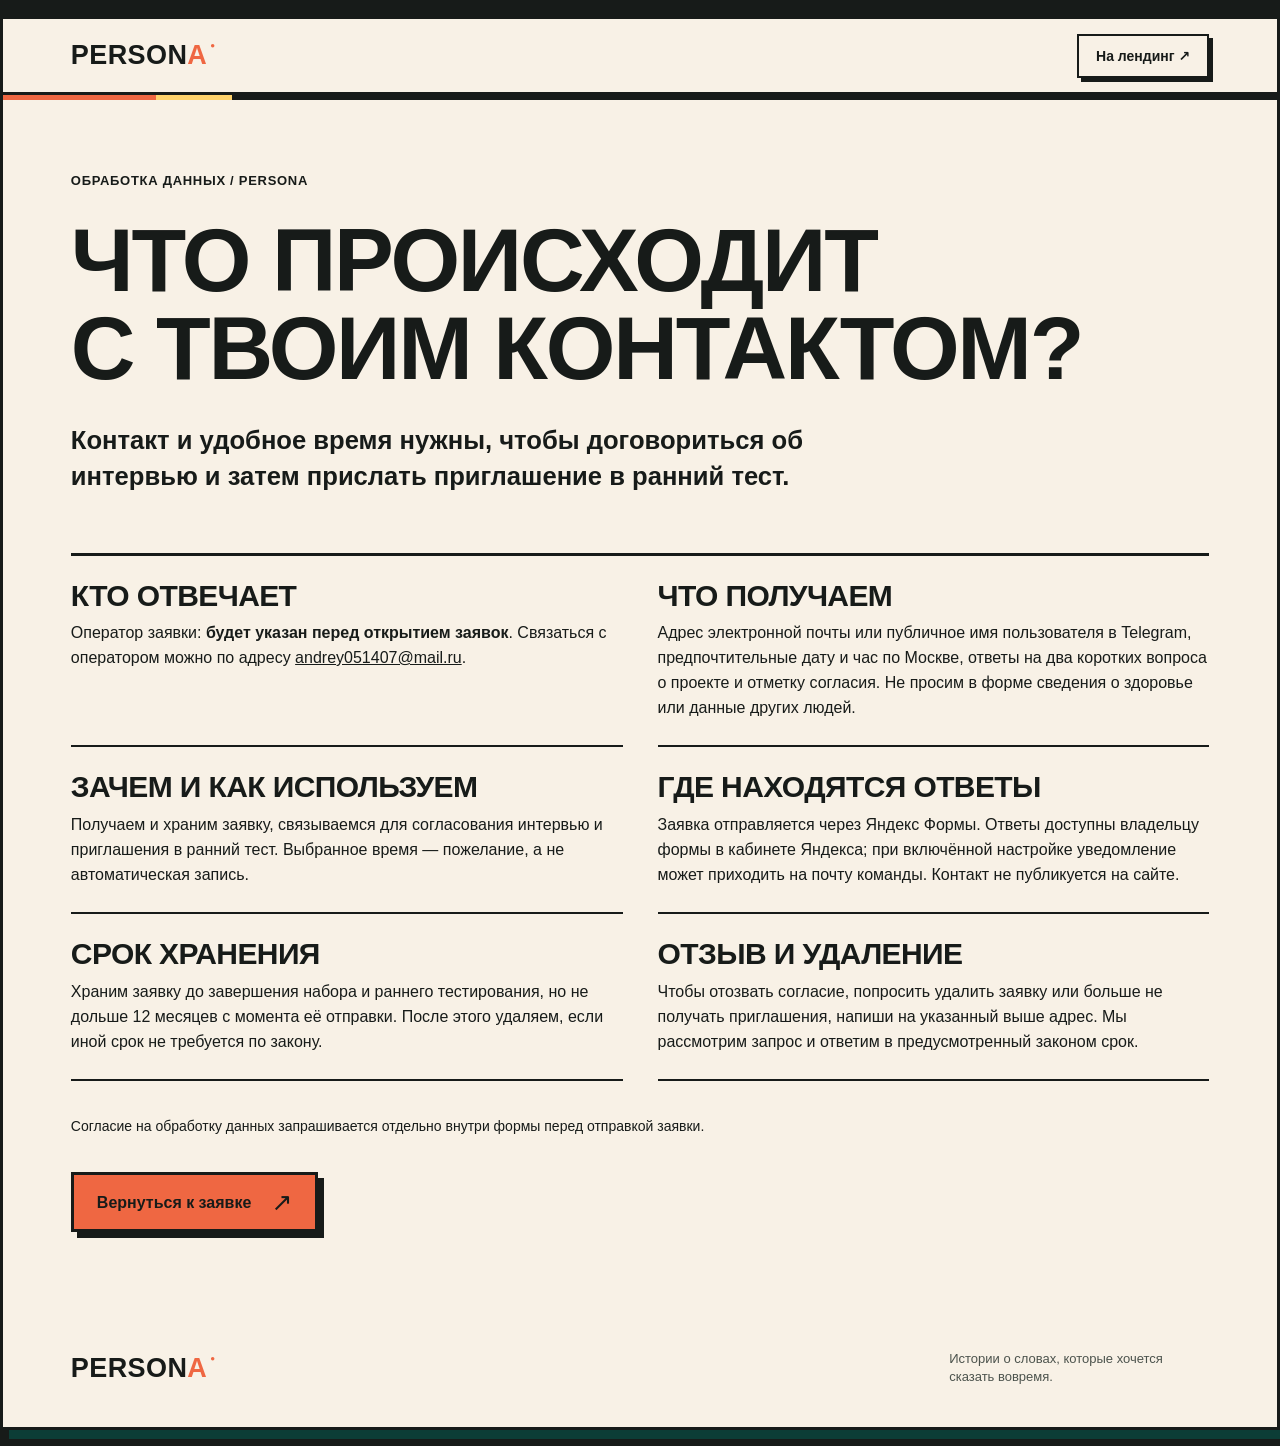
==== commit 004196a2: "New form" ====
--- a/privacy.html
+++ b/privacy.html
@@ -15,14 +15,16 @@
       <main class="privacy-main section-frame" id="main">
         <p class="section-index">ОБРАБОТКА ДАННЫХ / PERSONA</p>
         <h1>Что происходит<br>с твоим контактом?</h1>
-        <p class="privacy-lead">Мы просим контакт и удобное время только для того, чтобы договориться об интервью и затем прислать приглашение в ранний тест.</p>
+        <p class="privacy-lead">Контакт и удобное время нужны, чтобы договориться об интервью и затем прислать приглашение в ранний тест.</p>
         <div class="privacy-grid">
-          <section><h2>Что получаем</h2><p>Адрес электронной почты или имя пользователя в Telegram, выбранные дату и интервал времени, ответы на два вопроса о проекте и согласие на связь. Если ты сам(а) расскажешь о ситуации на интервью, мы используем рассказ для улучшения историй.</p></section>
-          <section><h2>Как используем</h2><p>Ответим по выбранному каналу связи, согласуем время интервью и сообщим об открытии раннего доступа. Время в форме — пожелание, окончательно подтвердим его лично.</p></section>
-          <section><h2>Куда попадает заявка</h2><p>Форму обрабатывает Formspree: данные заявки доступны команде в её кабинете и могут приходить на адрес команды в виде уведомления. Не публикуем твой контакт на сайте.</p></section>
-          <section><h2>Как удалить данные</h2><p>Напиши команде по адресу <a id="privacyEmail" href="./index.html#interview">контакт команды появится здесь перед открытием заявок</a> и попроси удалить заявку либо больше не писать тебе.</p></section>
+          <section><h2>Кто отвечает</h2><p>Оператор заявки: <strong id="privacyOperator">будет указан перед открытием заявок</strong>. Связаться с оператором можно по адресу <a id="privacyEmail" href="./index.html#interview">контакт появится перед открытием заявок</a>.</p></section>
+          <section><h2>Что получаем</h2><p>Адрес электронной почты или публичное имя пользователя в Telegram, предпочтительные дату и час по Москве, ответы на два коротких вопроса о проекте и отметку согласия. Не просим в форме сведения о здоровье или данные других людей.</p></section>
+          <section><h2>Зачем и как используем</h2><p>Получаем и храним заявку, связываемся для согласования интервью и приглашения в ранний тест. Выбранное время — пожелание, а не автоматическая запись.</p></section>
+          <section><h2>Где находятся ответы</h2><p>Заявка отправляется через Яндекс Формы. Ответы доступны владельцу формы в кабинете Яндекса; при включённой настройке уведомление может приходить на почту команды. Контакт не публикуется на сайте.</p></section>
+          <section><h2>Срок хранения</h2><p>Храним заявку до завершения набора и раннего тестирования, но не дольше 12 месяцев с момента её отправки. После этого удаляем, если иной срок не требуется по закону.</p></section>
+          <section><h2>Отзыв и удаление</h2><p>Чтобы отозвать согласие, попросить удалить заявку или больше не получать приглашения, напиши на указанный выше адрес. Мы рассмотрим запрос и ответим в предусмотренный законом срок.</p></section>
         </div>
-        <p class="privacy-tail">Перед открытием приёма заявок команда должна проверить этот текст и контактные данные для своего способа обработки данных.</p>
+        <p class="privacy-tail">Согласие на обработку данных запрашивается отдельно внутри формы перед отправкой заявки.</p>
         <a class="button button-primary" href="./index.html#interview">Вернуться к заявке <span aria-hidden="true">↗</span></a>
       </main>
       <footer class="site-footer"><a class="wordmark" href="./index.html#top">PERSON<span>A</span><span class="wordmark-dot">●</span></a><span>Истории о словах, которые хочется сказать вовремя.</span></footer>
@@ -30,6 +32,8 @@
     <script>
       window.addEventListener("DOMContentLoaded", () => {
         const email = window.PERSONA_CONFIG?.teamEmail?.trim() || "";
+        const operator = window.PERSONA_CONFIG?.operatorName?.trim() || "";
+        if (operator) document.querySelector("#privacyOperator").textContent = operator;
         if (/^[^\s@]+@[^\s@]+\.[^\s@]+$/.test(email)) {
           const link = document.querySelector("#privacyEmail");
           link.href = `mailto:${email}`;
--- a/styles.css
+++ b/styles.css
@@ -30,7 +30,7 @@
 .hero-impact{color:var(--yellow);-webkit-text-stroke:1.2px var(--ink);text-shadow:3px 3px 0 var(--orange),6px 6px 0 var(--ink);display:inline-block;padding:2px 10px 8px 0}
 .hero-description{font-size:clamp(16px,1.25vw,19px);line-height:1.55;max-width:600px;margin-bottom:27px}
 .hero-actions{display:flex;align-items:center;gap:26px;flex-wrap:wrap}.button{border:var(--line);display:inline-flex;align-items:center;justify-content:space-between;gap:20px;padding:17px 23px;text-decoration:none;font-size:16px;font-weight:900;min-height:60px;line-height:1.1;transition:transform .18s,box-shadow .18s,background .18s}.button span{font-size:25px;font-weight:500;line-height:.6}
-.button-primary{background:var(--orange);box-shadow:6px 6px 0 var(--ink)}.button-primary:hover,.button-form:hover,.button-light:hover{transform:translate(3px,3px);box-shadow:3px 3px 0 var(--ink)}.text-link{font-size:15px;font-weight:900;text-decoration:none;border-bottom:2px solid var(--ink);padding:8px 0}.text-link:hover{color:var(--teal);border-color:var(--teal)}
+.button-primary{background:var(--orange);box-shadow:6px 6px 0 var(--ink)}.button-primary:hover,.button-light:hover{transform:translate(3px,3px);box-shadow:3px 3px 0 var(--ink)}.text-link{font-size:15px;font-weight:900;text-decoration:none;border-bottom:2px solid var(--ink);padding:8px 0}.text-link:hover{color:var(--teal);border-color:var(--teal)}
 .microcopy{font-size:13px;line-height:1.4;margin:18px 0 0;max-width:540px;color:#4d554d}
 .hero-art{border:var(--line);background:var(--yellow);min-height:590px;display:grid;grid-template-rows:40px 1fr 55px;box-shadow:12px 12px 0 var(--teal);transform:rotate(1.3deg);max-width:590px;width:100%;justify-self:center}
 .poster-top,.poster-bottom{display:flex;align-items:center;justify-content:space-between;gap:12px;padding:8px 16px;font-size:12px;letter-spacing:.06em;font-weight:900}.poster-top{background:var(--paper);border-bottom:var(--line)}.poster-bottom{border-top:var(--line);background:var(--orange);font-size:13px}.poster-bottom span:last-child{font-size:25px}
@@ -41,27 +41,61 @@
 .section-heading-row{display:grid;grid-template-columns:190px 1fr;gap:24px;align-items:start}.section-heading-row .section-index{padding-top:10px}
 h2{font-size:clamp(43px,5.2vw,78px);line-height:1.02;letter-spacing:-.02em;text-transform:uppercase;font-weight:900;margin:0 0 45px}h2 em{font-style:normal;color:var(--orange)}
 .recognition{background:var(--paper-deep);border-bottom:var(--line)}.recognition-list{display:grid;grid-template-columns:repeat(3,1fr);border-top:var(--line);border-bottom:var(--line);margin:12px 0 55px}.recognition-list p{font-size:clamp(16px,1.3vw,19px);line-height:1.42;font-weight:700;margin:0;padding:24px 26px 29px 0}.recognition-list p+p{border-left:2px solid var(--ink);padding-left:26px}.recognition-list span{display:block;color:var(--orange);font-family:Impact,sans-serif;font-size:24px;margin-bottom:16px}
-.comparison{position:relative;height:290px;border:var(--line);overflow:hidden;--split:50%;background:var(--yellow)}.comparison-side{position:absolute;inset:0;display:flex;align-items:center;justify-content:center;text-align:center}.comparison-side div{display:flex;flex-direction:column;align-items:center;justify-content:center;gap:14px;width:min(86%,920px);height:100%}.comparison-side span{font-size:14px;font-weight:900;letter-spacing:.06em}.comparison-side strong{font-family:Impact,"Arial Narrow","DejaVu Sans Condensed",sans-serif;font-size:clamp(36px,4vw,64px);line-height:1.02;text-transform:uppercase;font-weight:900}.comparison-before{z-index:1;background:radial-gradient(#8ab4a4 1px,transparent 1.5px) 0 0/16px 16px,var(--teal);color:#fff;clip-path:inset(0 calc(100% - var(--split)) 0 0)}.comparison-after{background:radial-gradient(var(--orange) 1px,transparent 1.5px) 0 0/16px 16px,var(--yellow)}
-.comparison-line{position:absolute;z-index:2;top:0;bottom:0;left:var(--split);width:3px;background:var(--paper);pointer-events:none;transform:translateX(-50%)}.comparison-line span{position:absolute;top:50%;left:50%;transform:translate(-50%,-50%);display:grid;place-items:center;width:57px;height:57px;background:var(--paper);border:var(--line);border-radius:50%;font-size:26px;font-weight:700;color:var(--ink)}.comparison-range{appearance:none;-webkit-appearance:none;position:absolute;z-index:3;top:0;bottom:0;left:-30px;width:calc(100% + 60px);height:100%;margin:0;background:transparent;cursor:ew-resize}.comparison-range::-webkit-slider-thumb{appearance:none;-webkit-appearance:none;border:0;background:transparent;width:60px;height:290px}.comparison-range::-moz-range-thumb{border:0;background:transparent;width:60px;height:290px}.comparison-range:focus-visible{outline:4px solid #156eec;outline-offset:-6px}.comparison-caption{font-size:15px;line-height:1.5;font-weight:700;margin:18px 0 0}
 .story-section{background:var(--teal-deep);color:var(--paper);border-bottom:var(--line)}.story-intro{display:flex;justify-content:space-between;align-items:end;gap:40px}.story-intro h2{margin-bottom:32px}.story-intro em{color:var(--yellow)}.story-intro>p{max-width:320px;font-size:17px;line-height:1.5;margin-bottom:35px}.story-shell{border:3px solid var(--paper);box-shadow:10px 10px 0 #0e7465;color:var(--ink)}.story-topbar{background:var(--yellow);display:flex;justify-content:space-between;gap:20px;padding:13px 17px;border-bottom:var(--line);font-size:12px;letter-spacing:.06em;font-weight:900}.scene{height:clamp(450px,47vw,620px);position:relative;overflow:hidden;background:#9d9c79;isolation:isolate}.scene-background{position:absolute;width:106%;height:106%;max-width:none;left:-3%;top:-3%;object-fit:cover;transform:translate3d(var(--bg-x,0px),var(--bg-y,0px),0);transition:transform .3s ease}.scene-shade{position:absolute;inset:0;background:linear-gradient(90deg,rgba(8,31,27,.42),transparent 60%),linear-gradient(0deg,rgba(8,31,27,.55),transparent 48%);z-index:1}.scene-character{position:absolute;z-index:2;right:4%;bottom:-23%;height:115%;width:auto;max-width:none;object-fit:contain;filter:drop-shadow(-16px 10px 10px rgba(0,0,0,.28));transform:translate3d(var(--person-x,0px),var(--person-y,0px),0);transition:transform .3s ease}.scene-meta{position:absolute;z-index:3;top:20px;left:22px;right:22px;display:flex;justify-content:space-between;gap:10px;color:var(--ink);font-size:12px;font-weight:900;letter-spacing:.06em}.scene-meta span{background:var(--paper);border:2px solid var(--ink);padding:8px 10px}.dialogue{position:absolute;z-index:4;left:3%;bottom:5%;width:min(60%,640px);border:var(--line);background:var(--paper);box-shadow:8px 8px 0 var(--orange);padding:23px 28px 24px}.dialogue-speaker{display:inline-block;font-size:12px;font-weight:900;letter-spacing:.08em;background:var(--orange);border:2px solid var(--ink);padding:5px 9px;margin:-42px 0 12px -12px}.dialogue p{font-family:Impact,"Arial Narrow","DejaVu Sans Condensed",sans-serif;font-weight:800;font-size:clamp(24px,2.6vw,38px);line-height:1.1;margin:0}.choice-area{padding:25px;background:var(--paper)}.choice-label{display:flex;justify-content:space-between;gap:10px;font-size:12px;font-weight:900;letter-spacing:.08em;padding:0 0 15px}.choices{display:grid;grid-template-columns:repeat(3,1fr);gap:14px}.choice{min-height:112px;padding:18px 16px;border:2px solid var(--ink);background:#fffaf0;box-shadow:4px 4px 0 var(--ink);text-align:left;display:flex;gap:12px;align-items:flex-start;font-size:16px;font-weight:800;line-height:1.35;transition:background .16s,transform .16s,box-shadow .16s}.choice:hover,.choice:focus-visible{background:var(--yellow);transform:translate(-2px,-2px);box-shadow:6px 6px 0 var(--orange),9px 9px 0 var(--ink)}.choice.is-selected{background:var(--yellow);box-shadow:0 0 0 5px var(--orange),6px 6px 0 var(--ink)}.choice-number{font-family:Impact,sans-serif;font-size:22px;line-height:1;color:var(--orange);flex:none}.choice-arrow{font-size:22px;line-height:1;margin-left:auto;align-self:flex-end}.own-reply{margin-top:22px;border-top:2px solid var(--ink);padding-top:18px}.own-reply[hidden],.story-result[hidden]{display:none}.own-reply label{display:block;font-weight:900;font-size:15px;margin-bottom:9px}.own-reply-input{display:flex;border:2px solid var(--ink);background:#fff}.own-reply-input input{flex:1;min-width:0;padding:15px;font-size:16px;border:0;background:transparent;outline-offset:-3px}.mic-button,.reply-submit{border:0;border-left:2px solid var(--ink);background:var(--yellow);padding:0 15px;font-weight:900}.mic-button[hidden]{display:none}.mic-button svg{width:23px;height:23px;fill:none;stroke:var(--ink);stroke-width:2;stroke-linecap:round}.mic-button.is-listening{background:var(--orange);animation:pulse 1.3s infinite}.reply-submit{background:var(--orange)}.reply-hint{font-size:13px;line-height:1.45;margin:9px 0 0}.story-result{margin-top:20px;border:var(--line);background:var(--yellow);padding:20px 22px}.result-label{font-size:12px;font-weight:900;letter-spacing:.06em;margin:0 0 7px}.story-result #resultText{font-size:18px;line-height:1.45;font-weight:700;margin:0 0 14px}.reset-button{background:transparent;border:0;border-bottom:2px solid var(--ink);padding:3px 0;font-size:14px;font-weight:900}.story-note{font-size:13px;line-height:1.5;max-width:750px;color:#c8d5cc;margin:22px 0 0}
 .how-section{background:var(--paper);border-bottom:var(--line)}.how-grid{display:grid;grid-template-columns:repeat(3,1fr);gap:0;border-top:var(--line)}.how-grid article{padding:25px 30px 0 0}.how-grid article+article{padding-left:30px;border-left:2px solid var(--ink)}.how-number{font-family:Impact,sans-serif;font-size:55px;color:var(--orange);line-height:1;display:flex;justify-content:space-between}.how-number span{font-family:Arial,sans-serif;font-size:25px;color:var(--ink)}.how-grid h3{font-size:clamp(25px,2.5vw,35px);text-transform:uppercase;line-height:1.1;margin:30px 0 13px}.how-grid p{font-size:16px;line-height:1.55;margin:0}
 .interview-section{display:grid;grid-template-columns:minmax(0,1fr) minmax(0,1fr);gap:clamp(35px,6vw,95px);background:var(--orange);border-bottom:var(--line)}.interview-copy h2{font-size:clamp(44px,4.7vw,69px);margin-bottom:27px}.interview-copy h2 em{color:var(--yellow);-webkit-text-stroke:.7px var(--ink);text-shadow:3px 3px 0 var(--ink)}.interview-copy>p:not(.section-index){font-size:17px;line-height:1.55;max-width:600px}.interview-sticker{margin-top:43px;display:flex;flex-direction:column;gap:7px;width:fit-content;max-width:100%;border:var(--line);padding:18px 24px;background:var(--yellow);box-shadow:6px 6px 0 var(--ink);transform:rotate(-2deg)}.interview-sticker span{font-size:13px;font-weight:900;letter-spacing:.06em}.interview-sticker strong{font-family:Impact,"Arial Narrow",sans-serif;font-size:29px;text-transform:uppercase;line-height:1}.interview-sticker small{font-size:13px}
-.form-panel{background:var(--paper);border:var(--line);box-shadow:10px 10px 0 var(--ink);align-self:start}.form-heading{background:var(--teal);border-bottom:var(--line);color:#fff;display:flex;justify-content:space-between;align-items:center;padding:17px 20px;font-size:14px;font-weight:900;letter-spacing:.04em}.form-heading span:last-child{font-size:25px;line-height:.6}.form-panel form{padding:clamp(20px,3vw,37px)}.form-panel label:not(.consent){display:block;font-size:14px;font-weight:900;margin:0 0 8px}.form-panel input:not([type=checkbox]),.form-panel select{display:block;border:2px solid var(--ink);background:#fffdf8;border-radius:0;width:100%;height:48px;padding:10px 12px;font-size:16px;color:var(--ink);margin:0 0 20px;min-width:0}.form-panel select{appearance:none;background-image:linear-gradient(45deg,transparent 50%,var(--ink) 50%),linear-gradient(135deg,var(--ink) 50%,transparent 50%);background-position:calc(100% - 18px) 21px,calc(100% - 12px) 21px;background-size:6px 6px;background-repeat:no-repeat;padding-right:31px}.form-panel input:focus,.form-panel select:focus{outline:3px solid var(--yellow);outline-offset:2px}.form-pair{display:grid;grid-template-columns:1fr 1fr;gap:15px}.form-pair small{font-size:12px}.form-note{font-size:13px;line-height:1.45;color:#4b514c;margin:-5px 0 18px}.honeypot{position:absolute!important;left:-10000px!important;width:1px!important;height:1px!important;overflow:hidden!important}.consent{display:flex;align-items:flex-start;gap:11px;font-size:13px;line-height:1.45;margin:0 0 23px;cursor:pointer}.consent input{appearance:none;width:21px;height:21px;border:2px solid var(--ink);background:#fff;margin:0;flex:none;position:relative}.consent input:checked{background:var(--teal)}.consent input:checked:after{content:"✓";color:#fff;position:absolute;left:3px;top:-4px;font-size:21px}.consent a{text-decoration-thickness:1px;text-underline-offset:3px}.button-form{background:var(--yellow);box-shadow:6px 6px 0 var(--ink);width:100%}.button-form:disabled{opacity:.65;cursor:wait}.form-status{font-size:14px;line-height:1.45;font-weight:700;margin:15px 0 0;min-height:1px}.form-status:empty{display:none}.form-status.is-error{color:#ad2615}.form-status.is-success{color:var(--teal)}
 .faq-section{background:var(--paper);border-bottom:var(--line)}.faq-list{border-top:var(--line)}.faq-list details{border-bottom:2px solid var(--ink);padding:20px 0}.faq-list summary{font-size:clamp(20px,2.2vw,28px);font-family:Impact,"Arial Narrow","DejaVu Sans Condensed",sans-serif;text-transform:uppercase;cursor:pointer;list-style:none;display:flex;justify-content:space-between;gap:25px}.faq-list summary::-webkit-details-marker{display:none}.faq-list summary:after{content:"+";font-family:Arial,sans-serif;font-weight:500;color:var(--orange);font-size:30px;line-height:.8}.faq-list details[open] summary:after{content:"−"}.faq-list p{font-size:17px;line-height:1.5;margin:16px 0 2px;max-width:720px}
 .final-cta{background:var(--teal);color:var(--paper);position:relative;overflow:hidden;border-bottom:var(--line)}.final-cta>div{position:relative;z-index:1;max-width:900px}.final-cta h2{margin-bottom:25px}.final-cta h2 em{color:var(--yellow)}.final-cta p:not(.section-index){font-size:18px;line-height:1.5;max-width:620px;margin-bottom:28px}.button-light{background:var(--yellow);color:var(--ink);box-shadow:6px 6px 0 var(--ink)}.final-glyph{position:absolute;right:-.05em;bottom:-.24em;font:900 clamp(200px,29vw,450px)/1 Impact,sans-serif;color:rgba(255,211,108,.11);-webkit-text-stroke:2px rgba(255,211,108,.36);transform:rotate(-13deg)}
 .site-footer{min-height:118px;padding:26px clamp(24px,5.3vw,86px);display:flex;justify-content:space-between;align-items:center;gap:24px;background:var(--paper);font-size:13px;line-height:1.4}.site-footer>span{max-width:260px;color:#4c534d}.site-footer>div{display:flex;gap:18px;flex-wrap:wrap;font-weight:700}.site-footer>div a{text-underline-offset:3px}
 @keyframes pulse{50%{box-shadow:inset 0 0 0 5px #fff}}
 @media(max-width:1100px){.hero{grid-template-columns:1fr 1fr}.hero-art{min-height:490px;grid-template-rows:37px 1fr 50px}.poster-body{min-height:400px}.poster-speech{padding:16px}.poster-speech strong{font-size:clamp(25px,3.3vw,38px)}h1{font-size:clamp(49px,5.8vw,72px)}.interview-section{gap:35px}.main-nav{gap:18px}}
 @media(max-width:820px){.site-shell{margin:0;box-shadow:none;border:0}.site-header{height:68px}.main-nav{display:none}.hero{grid-template-columns:1fr;gap:56px}.hero h1{font-size:clamp(57px,9vw,83px)}.hero-art{max-width:570px;justify-self:center}.section-heading-row{grid-template-columns:1fr;gap:0}.section-heading-row h2{margin-top:0}.section-heading-row .section-index{padding-top:0}.story-intro{align-items:start}.scene{height:500px}.recognition-list{grid-template-columns:1fr}.recognition-list p,.recognition-list p+p{border-left:0;padding:16px 0;border-bottom:2px solid var(--ink)}.recognition-list p:last-child{border:0}.recognition-list span{display:inline;margin:0 16px 0 0}.how-grid h3{font-size:27px}.interview-section{grid-template-columns:1fr}.form-panel{max-width:650px;width:100%}.site-footer{align-items:flex-start;flex-wrap:wrap}}
-@media(max-width:600px){.section-frame{padding:50px 20px}.site-header{padding:0 20px;height:64px}.wordmark{font-size:23px}.header-cta{font-size:12px;padding:10px 11px;gap:7px;box-shadow:3px 3px 0 var(--ink)}.eyebrow{font-size:12px;margin-bottom:21px}.hero{padding-top:51px;gap:40px}.hero h1{font-size:clamp(44px,10.4vw,67px);line-height:1}.hero-impact{text-shadow:2px 2px 0 var(--orange),4px 4px 0 var(--ink)}.hero-description{font-size:16px}.hero-actions{align-items:flex-start;flex-direction:column;gap:15px}.button{font-size:15px}.hero-art{min-height:430px;grid-template-rows:37px 1fr 50px;transform:rotate(.7deg);box-shadow:7px 7px 0 var(--teal)}.poster-top,.poster-bottom{font-size:10px;padding:6px 9px}.poster-body{min-height:340px}.poster-burst{font-size:285px;top:10px}.poster-speech{padding:12px 14px;box-shadow:4px 4px 0 var(--ink)}.poster-speech small{font-size:10px}.poster-speech strong{font-size:clamp(23px,7vw,35px)}.poster-speech-one{top:13%;left:6%}.poster-speech-two{top:49%;right:4%;max-width:89%}.poster-stamp{bottom:5%;font-size:10px;padding:9px}.section-index{font-size:12px;margin-bottom:20px}h2{font-size:clamp(38px,9vw,58px);margin-bottom:32px}.recognition-list{margin:0 0 34px}.recognition-list p{font-size:16px}.comparison{height:235px}.comparison-side strong{font-size:clamp(27px,7vw,42px)}.comparison-side span{font-size:11px}.comparison-side div{width:90%}.comparison-line span{width:48px;height:48px}.comparison-range::-webkit-slider-thumb{height:235px}.comparison-range::-moz-range-thumb{height:235px}.comparison-caption{font-size:14px}.story-intro{display:block}.story-intro h2{margin-bottom:18px}.story-intro>p{font-size:16px;margin-bottom:27px}.story-topbar{font-size:10px;padding:10px;line-height:1.2}.story-shell{box-shadow:6px 6px 0 #0e7465}.scene{height:450px}.scene-background{width:155%;max-width:none;left:-25%;top:-2%}.scene-character{height:78%;right:-18%;bottom:5%}.scene-meta{top:12px;left:12px;right:12px;font-size:9px}.dialogue{left:4%;bottom:3%;width:88%;padding:18px 18px 16px;box-shadow:5px 5px 0 var(--orange)}.dialogue-speaker{margin:-37px 0 9px -6px;font-size:10px}.dialogue p{font-size:25px}.choice-area{padding:16px}.choice-label{font-size:10px}.choices{grid-template-columns:1fr;gap:10px}.choice{min-height:70px;padding:12px 13px;align-items:center;font-size:15px;box-shadow:3px 3px 0 var(--ink)}.choice-arrow{align-self:center}.own-reply-input{flex-wrap:wrap}.own-reply-input input{flex-basis:100%;border-bottom:2px solid var(--ink)}.mic-button,.reply-submit{min-height:45px;flex:1;border-left:0}.reply-submit{border-left:2px solid var(--ink)}.how-grid{grid-template-columns:1fr}.how-grid article,.how-grid article+article{padding:22px 0 24px;border-left:0;border-bottom:2px solid var(--ink)}.how-grid article:last-child{border-bottom:0}.how-number{font-size:44px}.how-grid h3{margin:16px 0 9px}.interview-copy h2{font-size:clamp(40px,9vw,58px)}.interview-sticker{margin-top:29px}.form-panel{box-shadow:6px 6px 0 var(--ink)}.form-pair{grid-template-columns:1fr;gap:0}.form-panel form{padding:20px}.form-heading{font-size:12px}.consent{font-size:13px}.site-footer{gap:16px;padding:25px 20px}.site-footer>span{width:100%;max-width:none}.final-glyph{font-size:240px;right:-30px;bottom:-75px}}
-@media(max-width:380px){.header-cta{font-size:11px}.wordmark{font-size:21px}.hero h1{font-size:43px}.poster-speech strong{font-size:23px}.poster-stamp{display:none}.comparison-side strong{font-size:26px}}
+@media(max-width:600px){.section-frame{padding:50px 20px}.site-header{padding:0 20px;height:64px}.wordmark{font-size:23px}.header-cta{font-size:12px;padding:10px 11px;gap:7px;box-shadow:3px 3px 0 var(--ink)}.eyebrow{font-size:12px;margin-bottom:21px}.hero{padding-top:51px;gap:40px}.hero h1{font-size:clamp(44px,10.4vw,67px);line-height:1}.hero-impact{text-shadow:2px 2px 0 var(--orange),4px 4px 0 var(--ink)}.hero-description{font-size:16px}.hero-actions{align-items:flex-start;flex-direction:column;gap:15px}.button{font-size:15px}.hero-art{min-height:430px;grid-template-rows:37px 1fr 50px;transform:rotate(.7deg);box-shadow:7px 7px 0 var(--teal)}.poster-top,.poster-bottom{font-size:10px;padding:6px 9px}.poster-body{min-height:340px}.poster-burst{font-size:285px;top:10px}.poster-speech{padding:12px 14px;box-shadow:4px 4px 0 var(--ink)}.poster-speech small{font-size:10px}.poster-speech strong{font-size:clamp(23px,7vw,35px)}.poster-speech-one{top:13%;left:6%}.poster-speech-two{top:49%;right:4%;max-width:89%}.poster-stamp{bottom:5%;font-size:10px;padding:9px}.section-index{font-size:12px;margin-bottom:20px}h2{font-size:clamp(38px,9vw,58px);margin-bottom:32px}.recognition-list{margin:0 0 34px}.recognition-list p{font-size:16px}.story-intro{display:block}.story-intro h2{margin-bottom:18px}.story-intro>p{font-size:16px;margin-bottom:27px}.story-topbar{font-size:10px;padding:10px;line-height:1.2}.story-shell{box-shadow:6px 6px 0 #0e7465}.scene{height:450px}.scene-background{width:155%;max-width:none;left:-25%;top:-2%}.scene-character{height:78%;right:-18%;bottom:5%}.scene-meta{top:12px;left:12px;right:12px;font-size:9px}.dialogue{left:4%;bottom:3%;width:88%;padding:18px 18px 16px;box-shadow:5px 5px 0 var(--orange)}.dialogue-speaker{margin:-37px 0 9px -6px;font-size:10px}.dialogue p{font-size:25px}.choice-area{padding:16px}.choice-label{font-size:10px}.choices{grid-template-columns:1fr;gap:10px}.choice{min-height:70px;padding:12px 13px;align-items:center;font-size:15px;box-shadow:3px 3px 0 var(--ink)}.choice-arrow{align-self:center}.own-reply-input{flex-wrap:wrap}.own-reply-input input{flex-basis:100%;border-bottom:2px solid var(--ink)}.mic-button,.reply-submit{min-height:45px;flex:1;border-left:0}.reply-submit{border-left:2px solid var(--ink)}.how-grid{grid-template-columns:1fr}.how-grid article,.how-grid article+article{padding:22px 0 24px;border-left:0;border-bottom:2px solid var(--ink)}.how-grid article:last-child{border-bottom:0}.how-number{font-size:44px}.how-grid h3{margin:16px 0 9px}.interview-copy h2{font-size:clamp(40px,9vw,58px)}.interview-sticker{margin-top:29px}.site-footer{gap:16px;padding:25px 20px}.site-footer>span{width:100%;max-width:none}.final-glyph{font-size:240px;right:-30px;bottom:-75px}}
+@media(max-width:380px){.header-cta{font-size:11px}.wordmark{font-size:21px}.hero h1{font-size:43px}.poster-speech strong{font-size:23px}.poster-stamp{display:none}}
 @media(prefers-reduced-motion:reduce){html{scroll-behavior:auto}*,*:before,*:after{animation-duration:.01ms!important;transition-duration:.01ms!important}.scene-background,.scene-character{transform:none!important}}
 .privacy-main{min-height:75vh}.privacy-main h1{font-size:clamp(49px,7vw,94px);margin-bottom:30px}.privacy-lead{font-size:clamp(19px,2vw,26px);line-height:1.4;font-weight:700;max-width:850px;margin-bottom:58px}.privacy-grid{display:grid;grid-template-columns:1fr 1fr;gap:0 35px;border-top:var(--line);margin-bottom:35px}.privacy-grid section{padding:25px 0;border-bottom:2px solid var(--ink)}.privacy-grid h2{font-size:30px;margin:0 0 10px}.privacy-grid p{font-size:16px;line-height:1.55;margin:0}.privacy-tail{font-size:14px;line-height:1.5;margin-bottom:35px;max-width:750px}@media(max-width:600px){.privacy-grid{grid-template-columns:1fr}.privacy-main h1{font-size:47px}}
 .scene.is-speaking .scene-character{animation:character-speaking .24s ease-in-out infinite alternate}
 @keyframes character-speaking{from{translate:0 0}to{translate:0 -4px}}
 .story-result #resultText{margin-bottom:15px}.method-label{font-size:12px;font-weight:900;letter-spacing:.06em;border-top:2px solid var(--ink);padding-top:13px;margin:0 0 7px}.story-result .method-text{font-size:16px;line-height:1.45;margin:0 0 16px}
-.research-fields{border:0;border-top:2px solid var(--ink);padding:20px 0 0;margin:0 0 4px;min-width:0}.research-fields legend{font-family:Impact,"Arial Narrow","DejaVu Sans Condensed",sans-serif;font-size:25px;text-transform:uppercase;line-height:1.1;padding:0 10px 0 0}.form-panel .research-fields label{display:block;font-size:14px;font-weight:900;margin:0 0 8px}
 @media(prefers-reduced-motion:reduce){.scene.is-speaking .scene-character{animation:none}}
 .scene-character{height:98%;right:-15%;bottom:-15%}
 @media(max-width:820px){.scene-character{height:82%;right:-17%;bottom:-8%}}
 @media(max-width:600px){.scene-character{height:70%;right:-28%;bottom:0}}
+
+.ai-panel{display:grid;grid-template-columns:minmax(0,.9fr) minmax(0,1.1fr);min-height:325px;border:var(--line);background:var(--paper);box-shadow:8px 8px 0 var(--ink)}
+.ai-panel-intro{position:relative;isolation:isolate;overflow:hidden;border-right:var(--line);padding:22px clamp(23px,3vw,40px) 78px;background:#69519c;color:#fff}
+.ai-panel-intro:before{content:"";position:absolute;z-index:-1;inset:0;background:radial-gradient(rgba(255,255,255,.28) 1.2px,transparent 1.6px) 0 0/16px 16px;mask-image:linear-gradient(110deg,transparent 25%,#000 100%);pointer-events:none}
+.ai-panel-topline{display:flex;align-items:center;justify-content:space-between;gap:15px;border-bottom:2px solid rgba(255,255,255,.8);padding-bottom:11px;font-size:11px;font-weight:900;letter-spacing:.1em}
+.ai-panel-topline span:last-child{font-size:25px;line-height:1;color:var(--yellow)}
+.ai-panel-kicker{margin:31px 0 11px;font-size:12px;font-weight:900;letter-spacing:.1em}
+.ai-panel h3{font-family:Impact,"Arial Narrow","DejaVu Sans Condensed",sans-serif;font-size:clamp(44px,5.3vw,80px);line-height:.92;letter-spacing:-.015em;text-transform:uppercase;margin:0 0 18px;font-weight:900}
+.ai-panel h3 span{color:var(--yellow)}
+.ai-panel-deck{max-width:400px;margin:0;font-size:16px;font-weight:700;line-height:1.45}
+.ai-panel-stamp{position:absolute;right:22px;bottom:20px;display:grid;place-items:center;width:54px;height:54px;border:2px solid var(--ink);background:var(--yellow);color:var(--ink);box-shadow:4px 4px 0 var(--ink);font-size:32px;font-weight:900;transform:rotate(8deg)}
+.ai-panel-features{display:flex;flex-direction:column;padding:23px clamp(23px,3vw,40px) 23px}
+.ai-panel-eyebrow{display:flex;justify-content:space-between;align-items:center;gap:15px;margin:0 0 13px;font-size:12px;font-weight:900;letter-spacing:.09em}
+.ai-panel-eyebrow span{font-size:22px;line-height:1;color:#69519c}
+.ai-panel-feature{display:grid;grid-template-columns:48px minmax(0,1fr);gap:16px;border-top:2px solid var(--ink);padding:21px 0 20px;flex:1}
+.ai-panel-feature:last-child{padding-bottom:0}
+.ai-panel-number{font:900 33px/1 Impact,"Arial Narrow",sans-serif;color:#69519c}
+.ai-panel-feature h4{font-size:clamp(22px,2vw,29px);line-height:1.08;text-transform:uppercase;margin:0 0 8px;font-weight:900}
+.ai-panel-feature p{font-size:16px;line-height:1.48;margin:0;max-width:540px}
+@media(max-width:820px){.ai-panel{grid-template-columns:1fr}.ai-panel-intro{border-right:0;border-bottom:var(--line)}.ai-panel-features{padding:24px 30px 28px}.ai-panel h3{font-size:clamp(52px,8vw,72px)}}
+@media(max-width:600px){.ai-panel{box-shadow:6px 6px 0 var(--ink)}.ai-panel-intro{padding:20px 22px 75px}.ai-panel-kicker{margin-top:27px}.ai-panel h3{font-size:clamp(42px,10vw,58px)}.ai-panel-deck{font-size:15px}.ai-panel-features{padding:21px 22px 25px}.ai-panel-feature{grid-template-columns:34px minmax(0,1fr);gap:10px;padding:18px 0}.ai-panel-number{font-size:25px}.ai-panel-feature h4{font-size:22px}.ai-panel-feature p{font-size:15px}}
+
+.form-panel{background:var(--paper);border:var(--line);box-shadow:10px 10px 0 var(--ink);align-self:start}
+.form-heading{background:var(--teal);border-bottom:var(--line);color:#fff;display:flex;justify-content:space-between;align-items:center;padding:17px 20px;font-size:14px;font-weight:900;letter-spacing:.04em}
+.form-heading span:last-child{font-size:25px;line-height:.6}
+.form-embed-body{padding:clamp(17px,2.5vw,30px)}
+.form-embed-intro{font-size:16px;line-height:1.45;font-weight:700;margin:0 0 20px}
+.yandex-embed{border:2px solid var(--ink);background:#fffdf8;overflow:hidden}
+.yandex-embed iframe{display:block;width:100%;height:1160px;border:0;background:#fffdf8}
+.form-pending{display:flex;flex-direction:column;justify-content:center;min-height:330px;border:2px solid var(--ink);background:radial-gradient(var(--orange) .9px,transparent 1.3px) 0 0/15px 15px,var(--yellow);padding:28px}
+.form-pending span{font-size:47px;line-height:1;color:var(--orange);-webkit-text-stroke:1px var(--ink);margin-bottom:28px}
+.form-pending strong{font-family:Impact,"Arial Narrow","DejaVu Sans Condensed",sans-serif;font-size:clamp(34px,3vw,44px);line-height:1.02;text-transform:uppercase;max-width:350px}
+.form-pending p{font-size:15px;font-weight:700;line-height:1.45;margin:17px 0 0;max-width:340px}
+.form-embed-note{font-size:13px;line-height:1.5;margin:16px 0 0;color:#3f4842}
+.form-embed-note a,.form-open-link{text-underline-offset:3px;font-weight:800}
+.form-open-link{display:inline-block;margin-top:14px;font-size:14px}
+.yandex-embed[hidden],.form-pending[hidden],.form-open-link[hidden]{display:none}
+@media(max-width:600px){.form-panel{box-shadow:6px 6px 0 var(--ink)}.form-heading{font-size:12px}.form-embed-body{padding:16px}.form-embed-intro{font-size:15px}.form-pending{min-height:270px;padding:21px}.form-pending strong{font-size:34px}.yandex-embed iframe{height:1280px}}
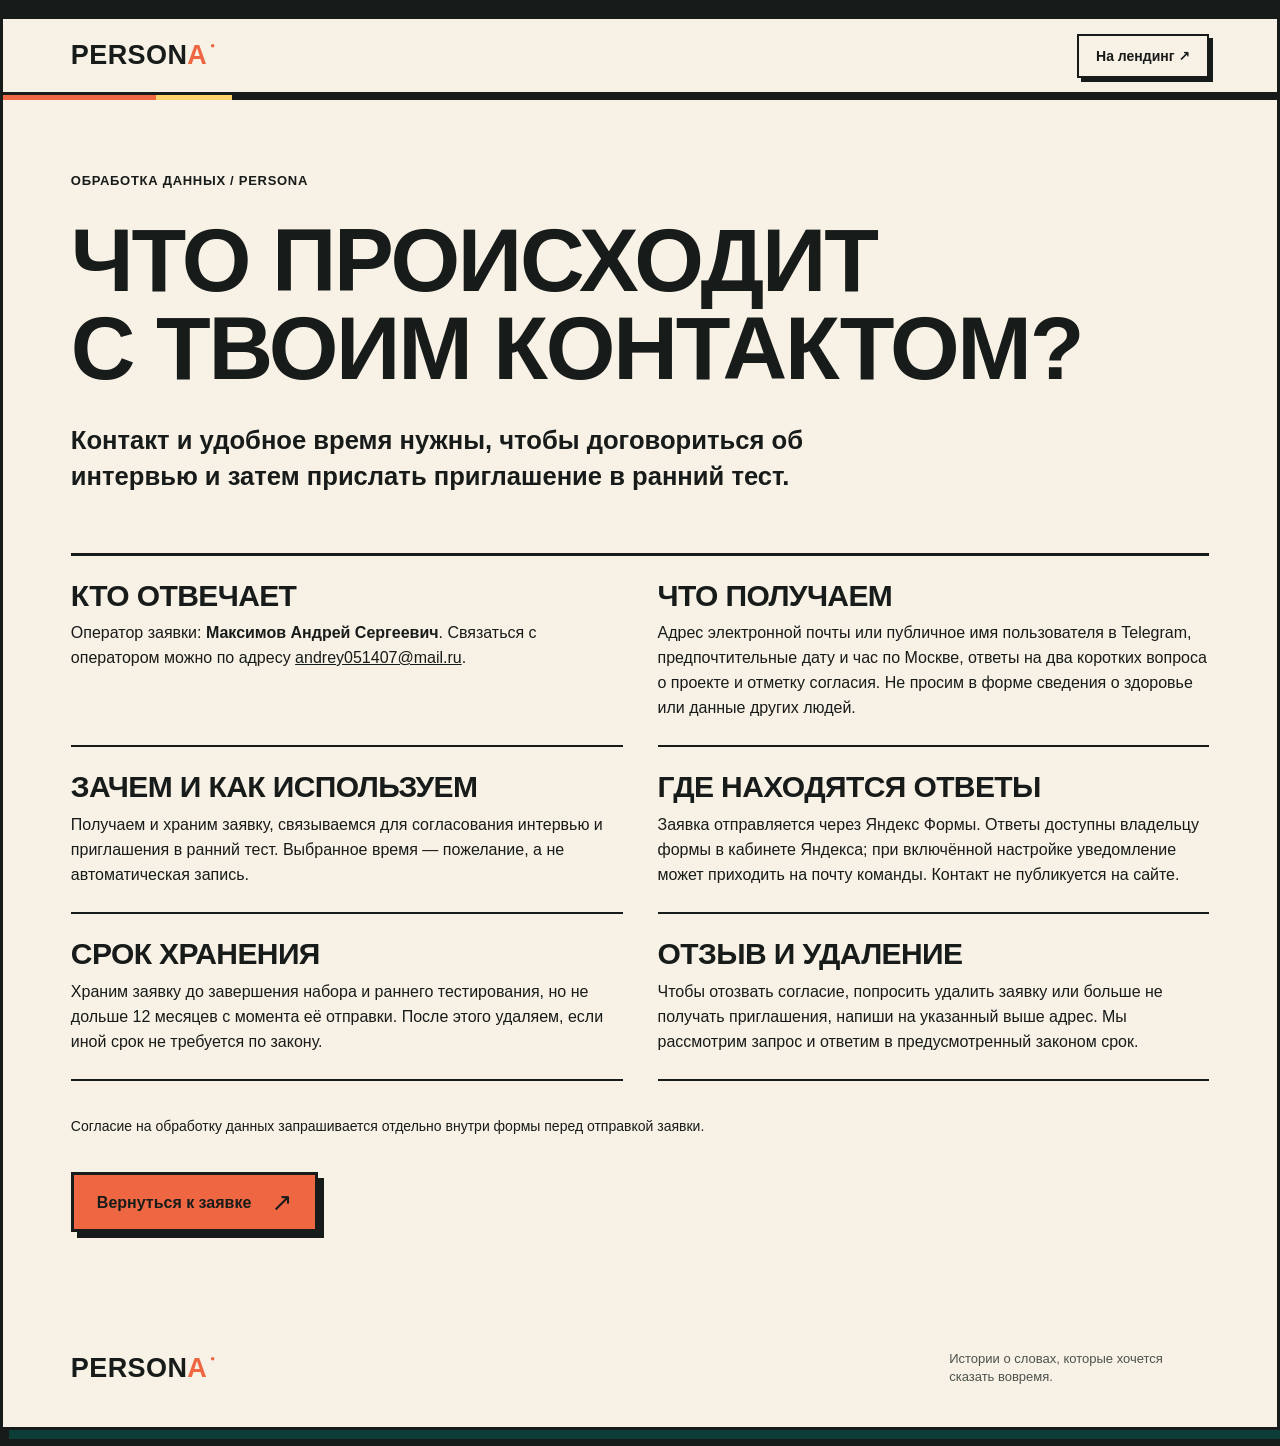
==== commit 461be74c: "Add favicon link to privacy.html" ====
--- a/privacy.html
+++ b/privacy.html
@@ -5,6 +5,7 @@
     <meta name="viewport" content="width=device-width, initial-scale=1">
     <meta name="theme-color" content="#f8f1e6">
     <title>Обработка данных — Persona</title>
+    <link rel="icon" type="image/svg+xml" href="./favicon.svg">
     <link rel="stylesheet" href="./styles.css">
     <script defer src="./config.js"></script>
   </head>
